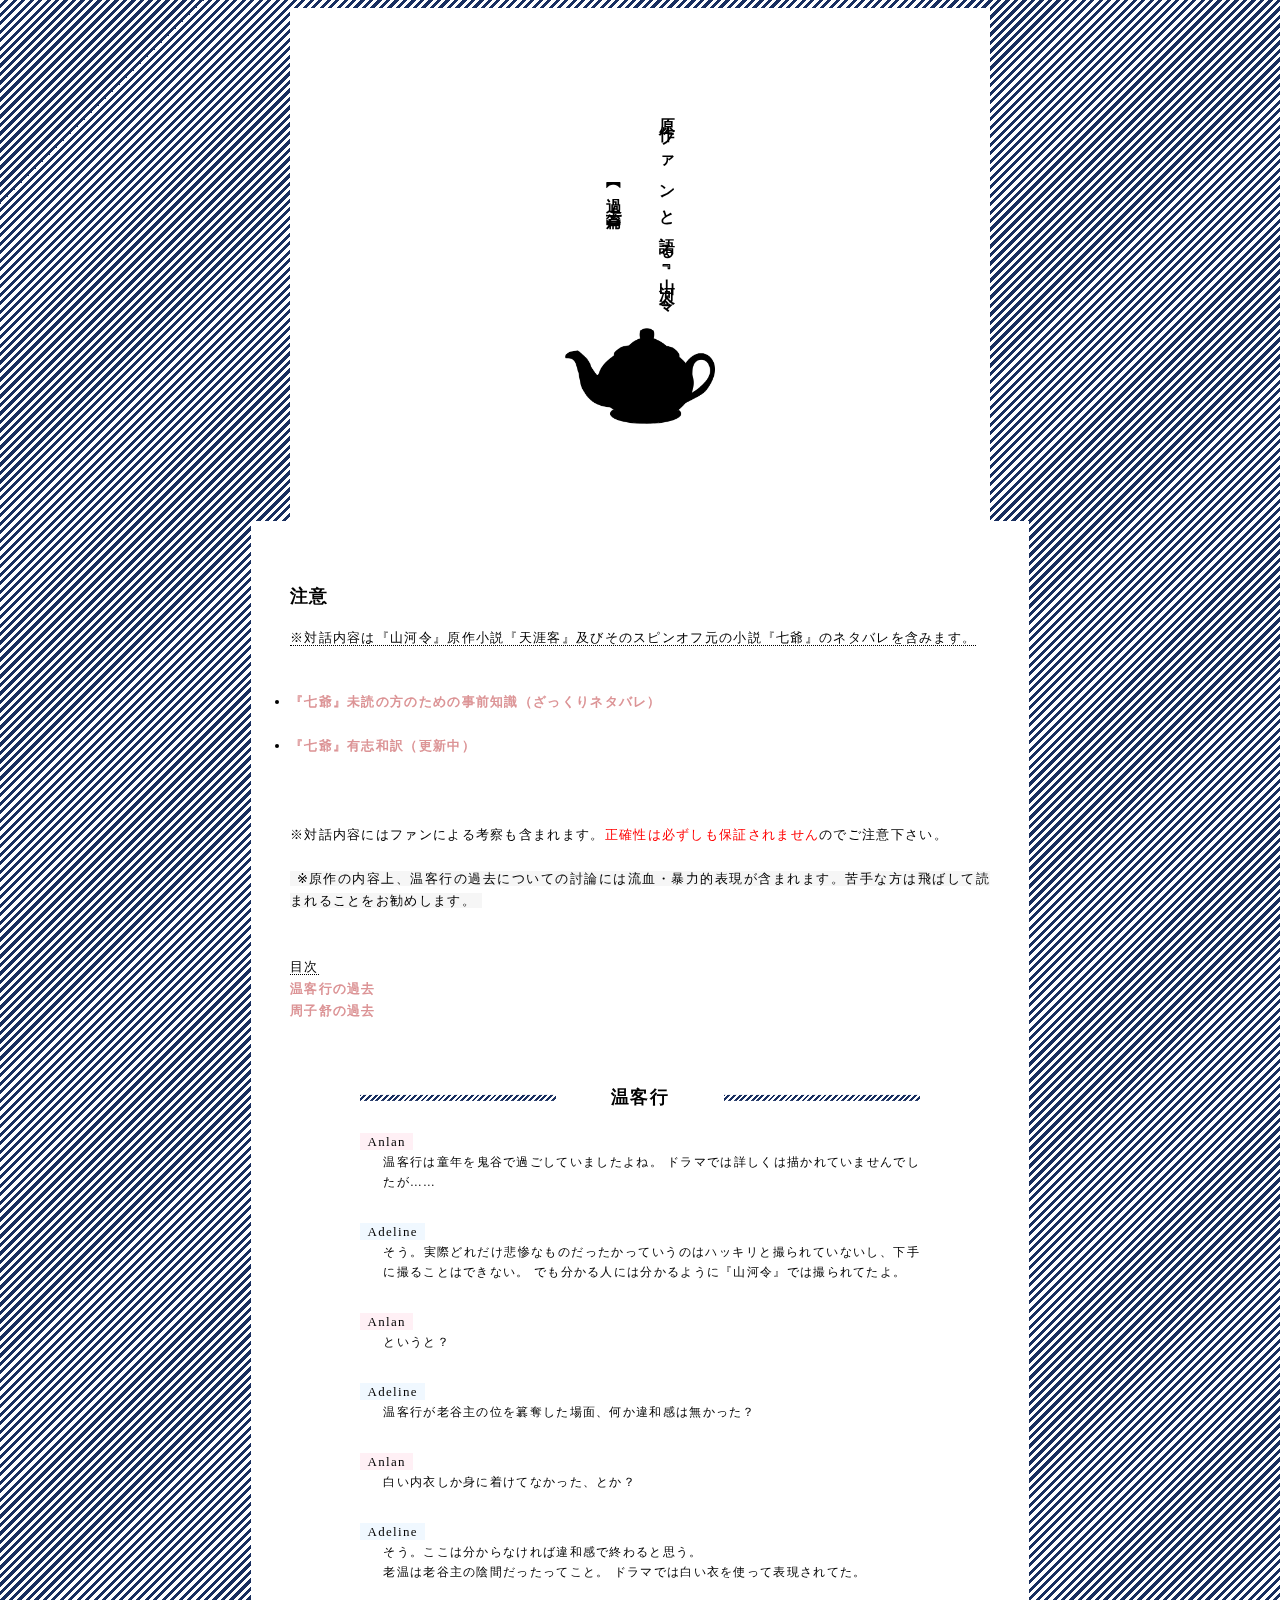
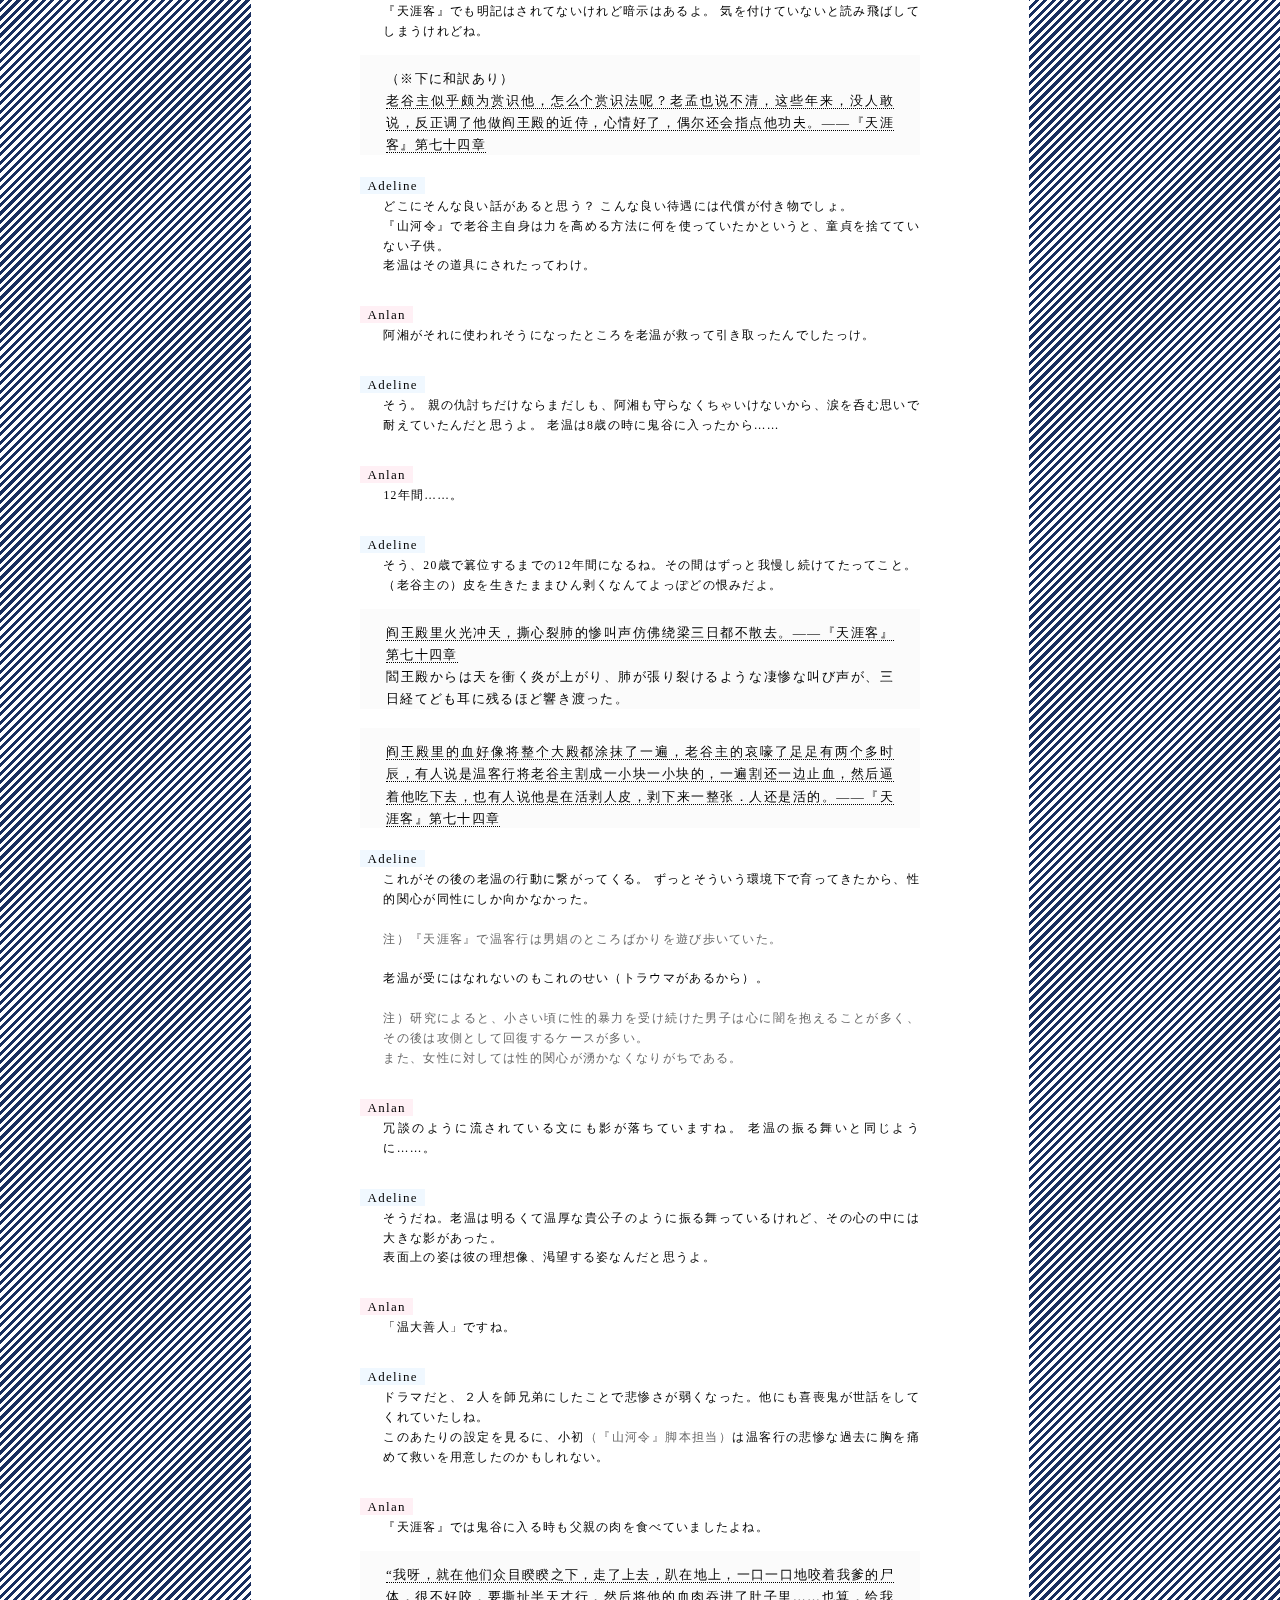
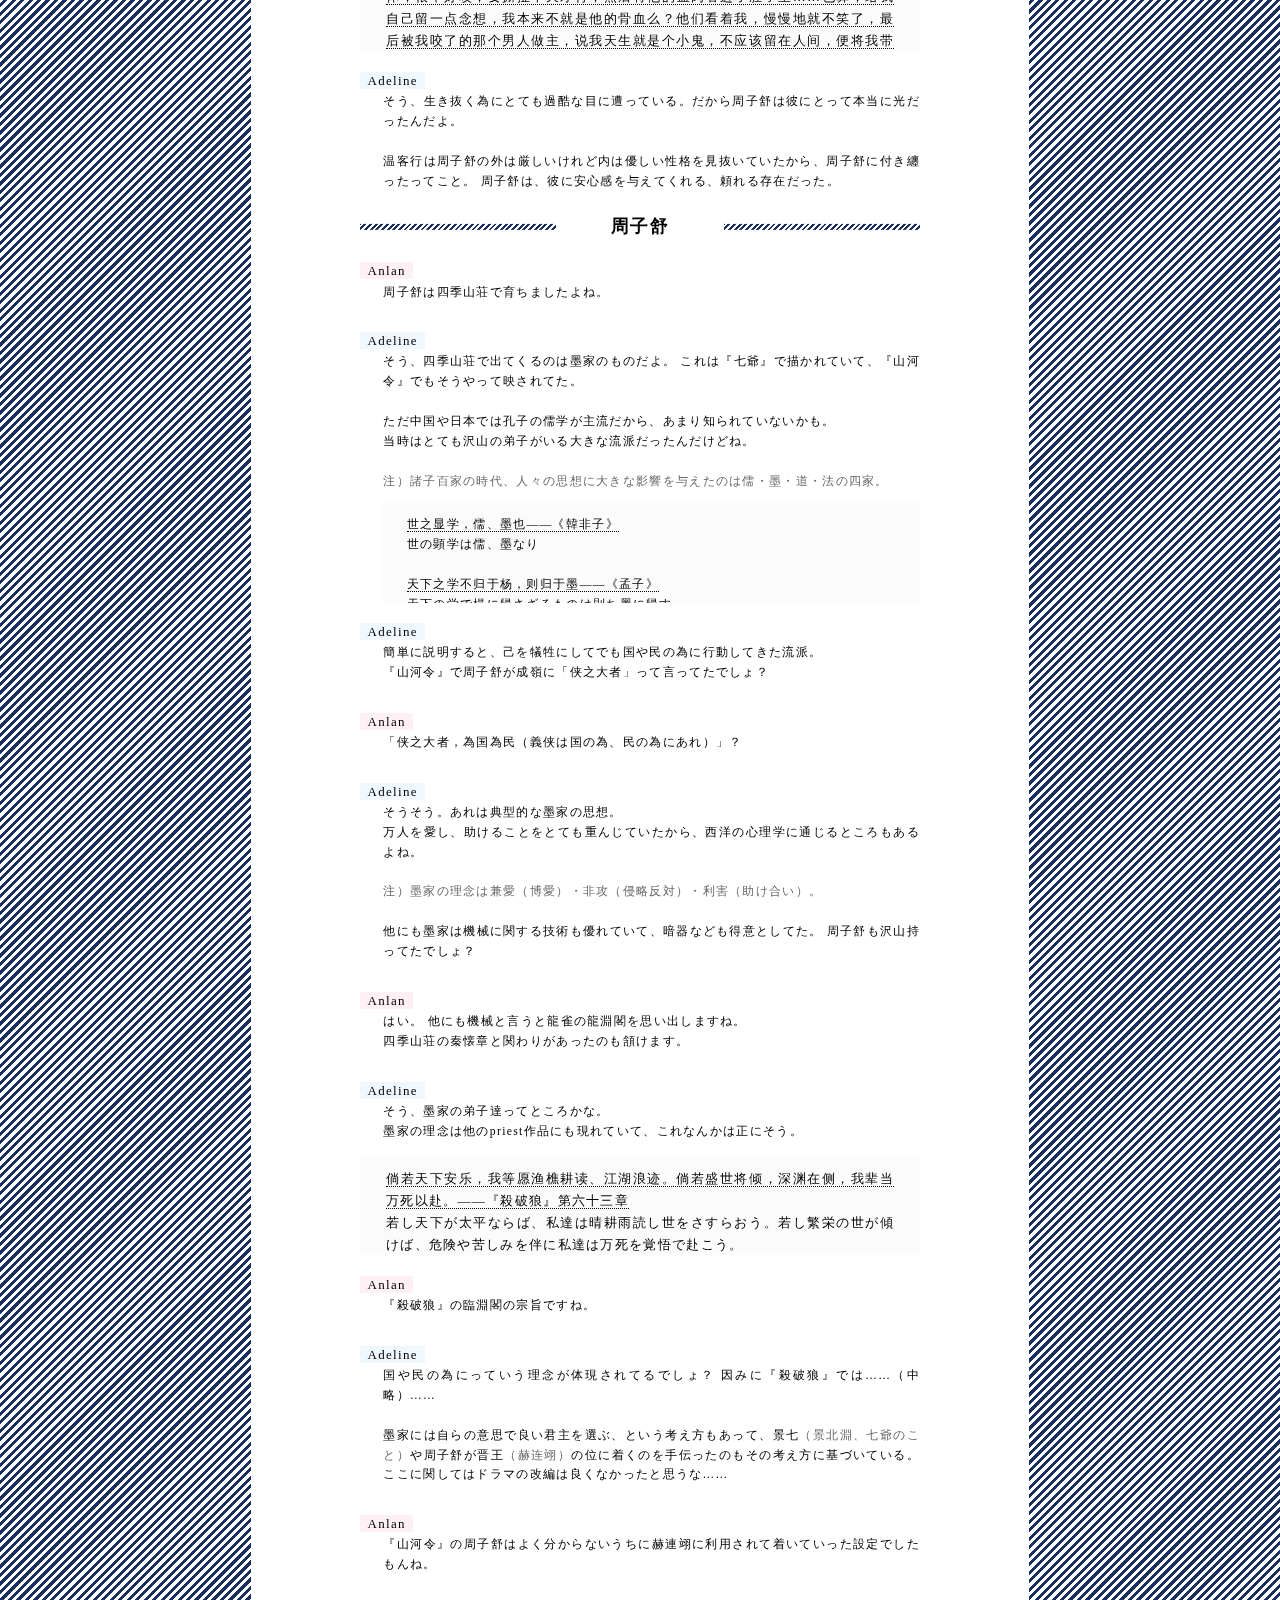
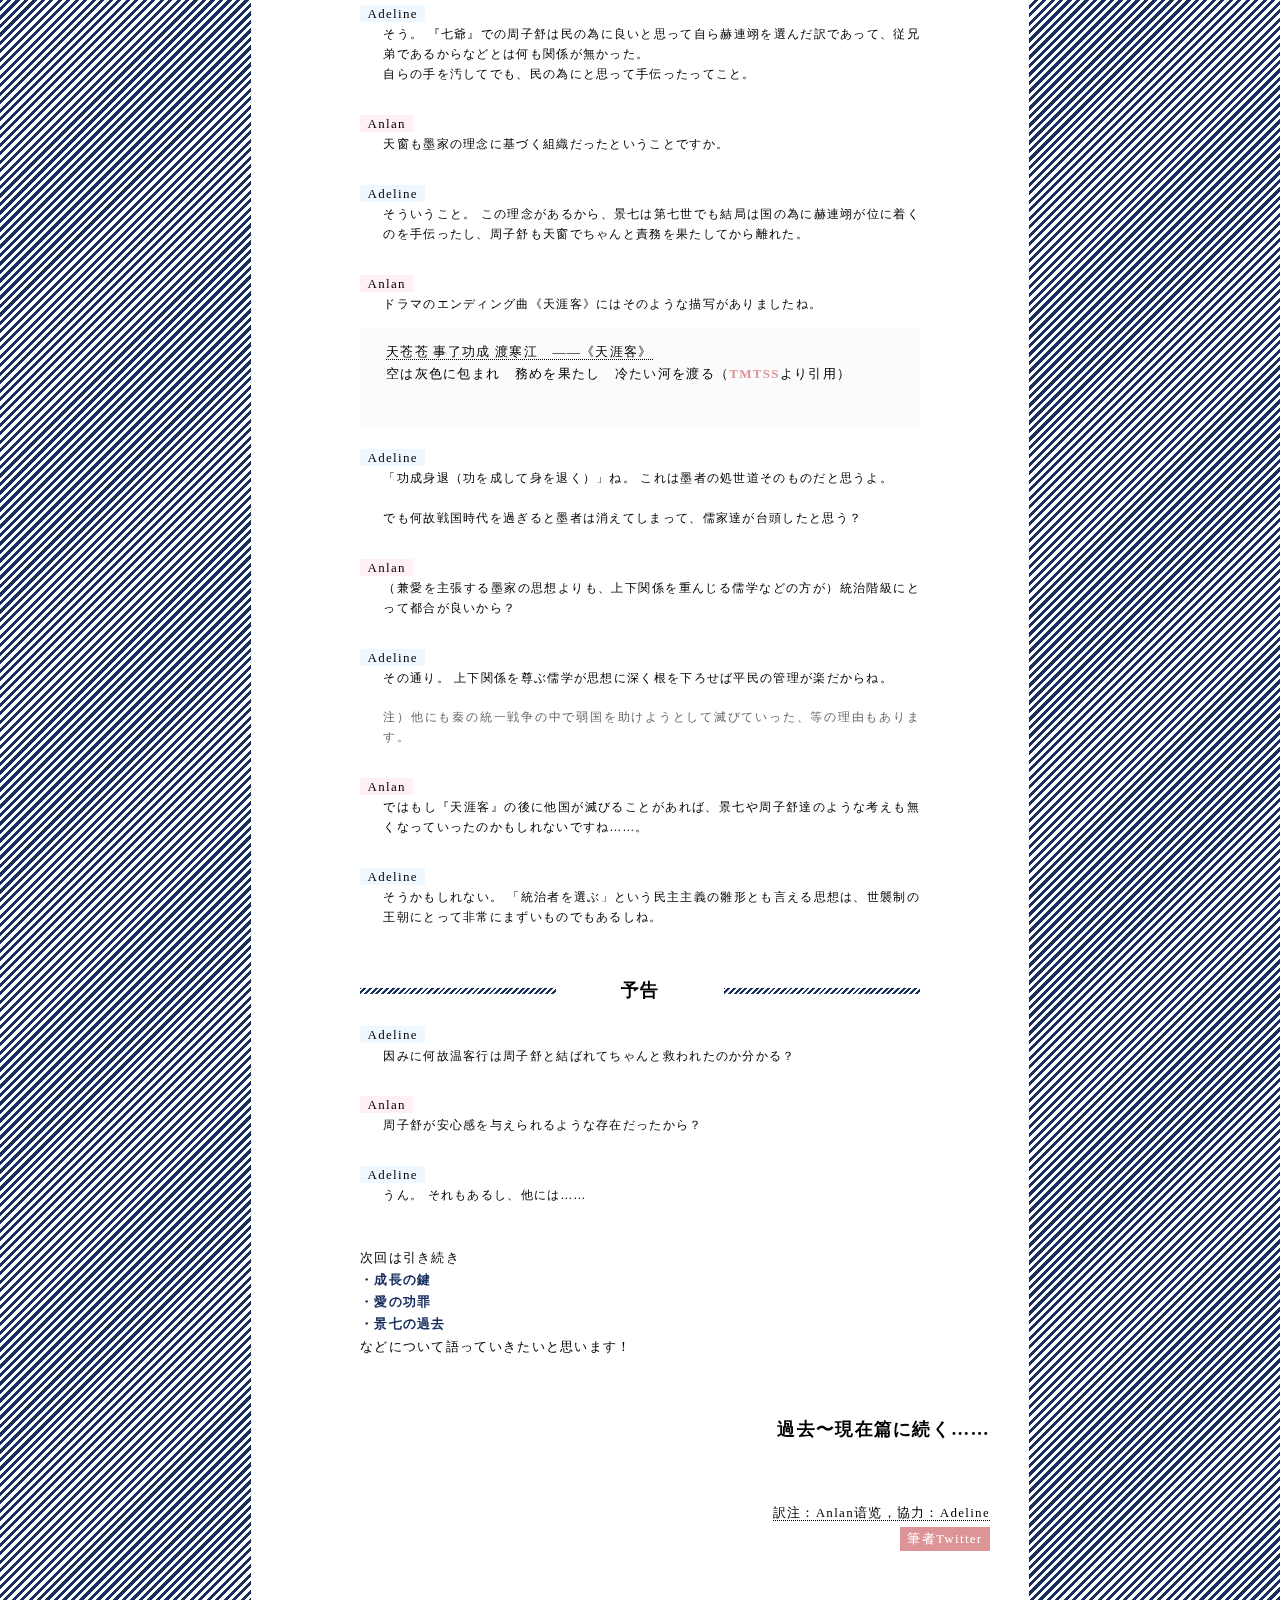
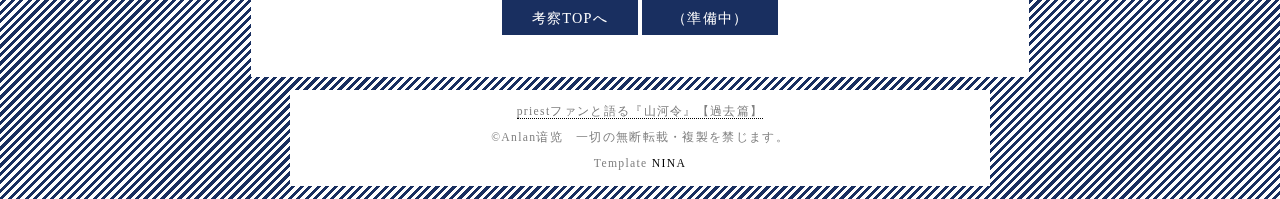
==== past.html @ 72d95130 "Update past.html" ====
<!DOCTYPE html>
<html lang="jp">

<head>
<meta charset="utf-8">
<title>priestファンと語る『山河令』【過去篇】</title>
<meta name="description" content="ドラマ『山河令』を原作ファンの視点から掘り下げます！">
<head prefix="og: http://ogp.me/ns# fb: http://ogp.me/ns/fb# article: http://ogp.me/ns/article#">
<meta property="og:title" content="priestファンと語る『山河令』【過去篇】">
<meta property="og:url" content="https://anlan0613.github.io/SHL/past.html">
<meta property="og:image" content="https://anlan0613.github.io/SHL/GuoQuPian.PNG">
<meta property="og:description" content="ドラマ『山河令』を原作ファンの視点から掘り下げます！">    
<meta property="og:type" content="website">
<meta property="og:site_name" content="anlan0613">
<meta name="twitter:card" content="summary_large_image">
<meta name="twitter:site" content="@anlan_wayaku">
<meta name=”twitter:title” content=”priestファンと語る『山河令』【過去篇】”>
<meta name=”twitter:description” content=”ドラマ『山河令』を原作ファンの視点から掘り下げます！”>
<meta name=”twitter:image” content=”https://anlan0613.github.io/SHL/GuoQuPian.PNG”>
<meta name="viewport" content="width=device-width,minimum-scale=1.0,maximum-scale=1.0,user-scalable=no">
<link rel="stylesheet" href="past.css">
</head>

    <body>
<header id="Top">
    <h1><a href="#info"><span>原作ファンと</span><span>語る『山河令』&emsp;</span><br><br><span>【過去篇】&emsp;</span></a></h1><br>
    <img src="TeaPot.PNG" alt="ヘッダー画像">
</header>

<main>
    <section id="info">
        <h2>注意</h2>
        <p>
            <span>
            ※対話内容は『山河令』原作小説『天涯客』及びそのスピンオフ元の小説『七爺』のネタバレを含みます。
            </span>
            <br><br>
            <li><a href="QiYeNetaBare.html" target="_blank">『七爺』未読の方のための事前知識（ざっくりネタバレ）</a></li>
            <br>
            <li><a href="https://anlan0613.github.io/QiYe/index.html" target="_blank">『七爺』有志和訳（更新中）</a></li>
<br><br><br>
            ※対話内容にはファンによる考察も含まれます。<font color="red">正確性は必ずしも保証されません</font>のでご注意下さい。<br><br>
            <mark>※原作の内容上、温客行の過去についての討論には流血・暴力的表現が含まれます。苦手な方は飛ばして読まれることをお勧めします。</mark><br><br><br>
            <span>目次</span><br>
            <a href="#wkx">温客行の過去</a><br>
            <a href="#zzs">周子舒の過去</a><br>
        </p>
        
        <section id="wkx">
        <br>
            <h3>温客行</h3>
            <dl>
                <dt><an>Anlan</an></dt>
                <dd>
温客行は童年を鬼谷で過ごしていましたよね。
ドラマでは詳しくは描かれていませんでしたが……
</dd><br>

                <dt><ad>Adeline</ad></dt>
                <dd>
そう。実際どれだけ悲惨なものだったかっていうのはハッキリと撮られていないし、下手に撮ることはできない。
でも分かる人には分かるように『山河令』では撮られてたよ。
</dd><br>

               <dt><an>Anlan</an></dt>
                <dd>というと？</dd><br>

                <dt><ad>Adeline</ad></dt>
                <dd>
温客行が老谷主の位を簒奪した場面、何か違和感は無かった？</dd><br>

                <dt><an>Anlan</an></dt>
                <dd>
白い内衣しか身に着けてなかった、とか？</dd><br>

                <dt><ad>Adeline</ad></dt>
                <dd>
そう。ここは分からなければ違和感で終わると思う。<br>
老温は老谷主の陰間だったってこと。
ドラマでは白い衣を使って表現されてた。<br><br>
『天涯客』でも明記はされてないけれど暗示はあるよ。
気を付けていないと読み飛ばしてしまうけれどね。
</dd>
            <div class="scroll">
                <p>
                （※下に和訳あり）<br>
                    <span>
老谷主似乎颇为赏识他，怎么个赏识法呢？老孟也说不清，这些年来，没人敢说，反正调了他做阎王殿的近侍，心情好了，偶尔还会指点他功夫。——『天涯客』第七十四章</span><br>
老谷主は彼をなかなか気に入っているようだった。どれくらい気に入っているのか？それは老孟にもはっきりとは言えない。この何年もの間、誰も口にする勇気などなかった。ただ言えるのは、彼を閻王殿の近侍にしてから老谷主の機嫌は良くなり、偶に彼の訓練にも付き合ってやっているということだ。
                </p>
            </div>
            
            <dt><ad>Adeline</ad></dt>
            <dd>
どこにそんな良い話があると思う？
こんな良い待遇には代償が付き物でしょ。<br>
『山河令』で老谷主自身は力を高める方法に何を使っていたかというと、童貞を捨てていない子供。<br>
老温はその道具にされたってわけ。
</dd><br>

                <dt><an>Anlan</an></dt>
                <dd>
阿湘がそれに使われそうになったところを老温が救って引き取ったんでしたっけ。</dd><br>
            
            <dt><ad>Adeline</ad></dt>
            <dd>
そう。
親の仇討ちだけならまだしも、阿湘も守らなくちゃいけないから、涙を呑む思いで耐えていたんだと思うよ。
老温は8歳の時に鬼谷に入ったから……
</dd><br>

                <dt><an>Anlan</an></dt>
                <dd>12年間……。</dd><br>

                <dt><ad>Adeline</ad></dt>
                <dd>
そう、20歳で簒位するまでの12年間になるね。その間はずっと我慢し続けてたってこと。<br>
（老谷主の）皮を生きたままひん剥くなんてよっぽどの恨みだよ。</dd>
            <div class="scroll">
                <p>
                    <span>
阎王殿里火光冲天，撕心裂肺的惨叫声仿佛绕梁三日都不散去。——『天涯客』第七十四章</span><br>
閻王殿からは天を衝く炎が上がり、肺が張り裂けるような凄惨な叫び声が、三日経てども耳に残るほど響き渡った。
                </p>
            </div>
            
            <div class="scroll">
                <p>
                    <span>
阎王殿里的血好像将整个大殿都涂抹了一遍，老谷主的哀嚎了足足有两个多时辰，有人说是温客行将老谷主割成一小块一小块的，一遍割还一边止血，然后逼着他吃下去，也有人说他是在活剥人皮，剥下来一整张．人还是活的。——『天涯客』第七十四章</span><br>
閻王殿はどこもかしこも血に塗れ、老谷主の叫び声は二時間ほど続いた。温客行は老谷主の肉を切り刻み、止血しながら食べさせたのだ、と言う者もいれば、生きたまま皮を剥ぎ取ったのだと言う者もいた。
                </p>
            </div>

            <dt><ad>Adeline</ad></dt>
            <dd>
これがその後の老温の行動に繋がってくる。
ずっとそういう環境下で育ってきたから、性的関心が同性にしか向かなかった。
<br><br>
<font color="#696969">
注）『天涯客』で温客行は男娼のところばかりを遊び歩いていた。
</font>
<br><br>
老温が受にはなれないのもこれのせい（トラウマがあるから）。
<br><br>
<font color="#696969">
注）研究によると、小さい頃に性的暴力を受け続けた男子は心に闇を抱えることが多く、その後は攻側として回復するケースが多い。<br>
また、女性に対しては性的関心が湧かなくなりがちである。
</font>
</dd><br>

                <dt><an>Anlan</an></dt>
                <dd>
冗談のように流されている文にも影が落ちていますね。
老温の振る舞いと同じように……。
                </dd><br>
            
            <dt><ad>Adeline</ad></dt>
            <dd>
そうだね。老温は明るくて温厚な貴公子のように振る舞っているけれど、その心の中には大きな影があった。<br>
表面上の姿は彼の理想像、渇望する姿なんだと思うよ。
</dd><br>

                <dt><an>Anlan</an></dt>
                <dd>
「温大善人」ですね。　
</dd><br>

                <dt><ad>Adeline</ad></dt>
                <dd>
ドラマだと、２人を師兄弟にしたことで悲惨さが弱くなった。他にも喜喪鬼が世話をしてくれていたしね。<br>
このあたりの設定を見るに、小初<font color="#696969">（『山河令』脚本担当）</font>は温客行の悲惨な過去に胸を痛めて救いを用意したのかもしれない。
</dd><br>

                <dt><an>Anlan</an></dt>
                <dd>
『天涯客』では鬼谷に入る時も父親の肉を食べていましたよね。
</dd>

            <div class="scroll">
                <p>
                    <span>
“我呀，就在他们众目睽睽之下，走了上去，趴在地上，一口一口地咬着我爹的尸体，很不好咬，要撕扯半天才行，然后将他的血肉吞进了肚子里……也算，给我自己留一点念想，我本来不就是他的骨血么？他们看着我，慢慢地就不笑了，最后被我咬了的那个男人做主，说我天生就是个小鬼，不应该留在人间，便将我带回了鬼谷。”——『天涯客』第七十七章</span><br>
「私は鬼達の視線を浴びながら２人の死体に近づいて、地面に這いつくばり父上の死体に噛み付いたんだ。噛み切るのはとても難しかったよ……そうして彼の血肉を腹に収めた。彼らのものを残しておきたかった、というのもある。自分も元々彼の血肉じゃないか。鬼達はそんな私を見て段々と笑いを収めた。口火を切ったのは、私に最初に近付いてきた男だった。生まれつきの鬼だ、人間界に残しておかない方が良いと言って、私を鬼谷に連れて帰ったんだ」
                </p>
            </div>

                <dt><ad>Adeline</ad></dt>
                <dd>
そう、生き抜く為にとても過酷な目に遭っている。だから周子舒は彼にとって本当に光だったんだよ。<br><br>
温客行は周子舒の外は厳しいけれど内は優しい性格を見抜いていたから、周子舒に付き纏ったってこと。
周子舒は、彼に安心感を与えてくれる、頼れる存在だった。<br>
</dd>
        </section>

        <section id="zzs">
            <h3>周子舒</h3>
            <dl>
            
                <dt><an>Anlan</an></dt>
                <dd>
周子舒は四季山荘で育ちましたよね。
</dd><br>

                <dt><ad>Adeline</ad></dt>
                <dd>
そう、四季山荘で出てくるのは墨家のものだよ。
これは『七爺』で描かれていて、『山河令』でもそうやって映されてた。<br><br>
ただ中国や日本では孔子の儒学が主流だから、あまり知られていないかも。<br>
当時はとても沢山の弟子がいる大きな流派だったんだけどね。<br><br>
<font color="#696969">
注）諸子百家の時代、人々の思想に大きな影響を与えたのは儒・墨・道・法の四家。
</font>

            <div class="scroll">
                <p>
                    <span>
                    世之显学，儒、墨也——《韓非子》<br>
                    </span>
世の顕学は儒、墨なり<br><br>
                    <span>
                    天下之学不归于杨，则归于墨——《孟子》
                    </span><br>
天下の学で楊に帰さざるものは則ち墨に帰す
                </p>
            </div>
            
                <dt><ad>Adeline</ad></dt>
                <dd>
簡単に説明すると、己を犠牲にしてでも国や民の為に行動してきた流派。<br>
『山河令』で周子舒が成嶺に「侠之大者」って言ってたでしょ？
</dd><br>

                <dt><an>Anlan</an> </dt>
                <dd>
「侠之大者，為国為民（義侠は国の為、民の為にあれ）」？
</dd><br>

                <dt><ad>Adeline</ad> </dt>
                <dd>
そうそう。あれは典型的な墨家の思想。<br>
万人を愛し、助けることをとても重んじていたから、西洋の心理学に通じるところもあるよね。<br><br>
<font color="#696969">
注）墨家の理念は兼愛（博愛）・非攻（侵略反対）・利害（助け合い）。
</font>
<br><br>
他にも墨家は機械に関する技術も優れていて、暗器なども得意としてた。
周子舒も沢山持ってたでしょ？
</dd><br>
            
             <dt><an>Anlan</an> </dt>
                <dd>
はい。
他にも機械と言うと龍雀の龍淵閣を思い出しますね。<br>
四季山荘の秦懐章と関わりがあったのも頷けます。
</dd><br>

                <dt><ad>Adeline</ad> </dt>
                <dd>
そう、墨家の弟子達ってところかな。<br>
墨家の理念は他のpriest作品にも現れていて、これなんかは正にそう。
</dd>

            <div class="scroll">
                <p>
                    <span>
倘若天下安乐，我等愿渔樵耕读、江湖浪迹。倘若盛世将倾，深渊在侧，我辈当万死以赴。——『殺破狼』第六十三章</span><br>
若し天下が太平ならば、私達は晴耕雨読し世をさすらおう。若し繁栄の世が傾けば、危険や苦しみを伴に私達は万死を覚悟で赴こう。
                </p>
            </div>
            
            <dt><an>Anlan</an></dt>
                <dd>
『殺破狼』の臨淵閣の宗旨ですね。
</dd><br>

                <dt><ad>Adeline</ad></dt>
                <dd>
国や民の為にっていう理念が体現されてるでしょ？
因みに『殺破狼』では……（中略）……<br><br>
墨家には自らの意思で良い君主を選ぶ、という考え方もあって、景七<font color="#696969">（景北淵、七爺のこと）</font>や周子舒が晋王<font color="#696969">（赫连翊）</font>の位に着くのを手伝ったのもその考え方に基づいている。
ここに関してはドラマの改編は良くなかったと思うな……
</dd><br>

                <dt><an>Anlan</an> </dt>
                <dd>
『山河令』の周子舒はよく分からないうちに赫連翊に利用されて着いていった設定でしたもんね。
</dd><br>

                <dt><ad>Adeline</ad> </dt>
                <dd>
そう。
『七爺』での周子舒は民の為に良いと思って自ら赫連翊を選んだ訳であって、従兄弟であるからなどとは何も関係が無かった。<br>
自らの手を汚してでも、民の為にと思って手伝ったってこと。
</dd><br>

            <dt><an>Anlan</an> </dt>
                <dd>
天窗も墨家の理念に基づく組織だったということですか。
</dd><br>

                <dt><ad>Adeline</ad></dt>
                <dd>
そういうこと。
この理念があるから、景七は第七世でも結局は国の為に赫連翊が位に着くのを手伝ったし、周子舒も天窗でちゃんと責務を果たしてから離れた。
</dd><br>

            <dt><an>Anlan</an></dt>
                <dd>
ドラマのエンディング曲《天涯客》にはそのような描写がありましたね。
</dd>

            <div class="scroll">
                <p>
                    <span>
天苍苍 事了功成 渡寒江　——《天涯客》
</span><br>
空は灰色に包まれ　務めを果たし　冷たい河を渡る（<a href="https://www.jz51129.net/shl-tianyake" target="_blank" rel="noopener noreferrer">TMTSS</a>より引用）
                </p>
            </div>
            
                <dt><ad>Adeline</ad></dt>
                <dd>
「功成身退（功を成して身を退く）」ね。
これは墨者の処世道そのものだと思うよ。<br><br>
でも何故戦国時代を過ぎると墨者は消えてしまって、儒家達が台頭したと思う？
</dd><br>

            <dt><an>Anlan</an></dt>
                <dd>
（兼愛を主張する墨家の思想よりも、上下関係を重んじる儒学などの方が）統治階級にとって都合が良いから？
</dd><br>

                <dt><ad>Adeline</ad></dt>
                <dd>
その通り。
上下関係を尊ぶ儒学が思想に深く根を下ろせば平民の管理が楽だからね。
<br><br>
<font color="#696969">
注）他にも秦の統一戦争の中で弱国を助けようとして滅びていった、等の理由もあります。
</font>
</dd><br>

            <dt><an>Anlan</an></dt>
                <dd>
ではもし『天涯客』の後に他国が滅びることがあれば、景七や周子舒達のような考えも無くなっていったのかもしれないですね……。
</dd><br>

                <dt><ad>Adeline</ad></dt>
                <dd>
そうかもしれない。
「統治者を選ぶ」という民主主義の雛形とも言える思想は、世襲制の王朝にとって非常にまずいものでもあるしね。
</dd><br>
</section>
<section>
<h3>予告</h3>

                <dt><ad>Adeline</ad></dt>
                <dd>
因みに何故温客行は周子舒と結ばれてちゃんと救われたのか分かる？
</dd><br>

            <dt><an>Anlan</an></dt>
                <dd>
周子舒が安心感を与えられるような存在だったから？
</dd><br>

                <dt><ad>Adeline</ad></dt>
                <dd>
うん。
それもあるし、他には……
</dd><br>
<p>次回は引き続き<br><font color="#192f60"><b>
・成長の鍵<br>
・愛の功罪<br>
・景七の過去</b></font><br>
などについて語っていきたいと思います！</p>
        </section><br>
        <h2 class="right">過去〜現在篇に続く……</h2>
        <p><br>
        <div class="right">
            <span>訳注：Anlan谙览，協力：Adeline</span>
            <br>
            <a href="https://twitter.com/anlan_wayaku?s=20" class="link" target="_blank" rel="noopener noreferrer">筆者Twitter</a>
            </div>
            <br><br>
            <div class="center">
            <a href="index.html" class="link box">考察TOPへ</a>
            <a href="#" class="link box">（準備中）</a>
        </div>
    </section>
 </main>

<footer>
    <p><span>priestファンと語る『山河令』【過去篇】</span></p>
    <p>©︎Anlan谙览&emsp;一切の無断転載・複製を禁じます。</p>
    <p>Template <a href="https://ninawas.me" target="_blank rel="noopener noreferrer">NINA</a></p>
</footer>

<!-- ここから下スムーススクロール -->
<script src="https://ajax.googleapis.com/ajax/libs/jquery/3.3.1/jquery.min.js"> </script>
<script>
    $(function() {
        $('a[href^="#"]').click(function() {
            var speed = 1000;
            var href = $(this).attr("href");
            var target = $(href == "#" || href == "" ? 'html' : href);
            var position = target.offset().top;
            $('body,html').animate({
                scrollTop: position
            }, speed, 'swing');
            return false;
        });
    });
    
$(window).scroll(function () {           /* スクロールされた時 */
  var pos = $('main').offset();          /* mvを過ぎたmainタグの高さを取得して変数[pos]に格納 */
  if ($(this).scrollTop() > pos.top) {   /* 変数[pos]より、スクロールされていたら */
    $('nav').fadeIn();                /* ヘッダーをふわっと表示 */
  } else {                               /* それ以外の場合 */
    $('nav').fadeOut();               /* ヘッダーをふわっと非表示 */
  }
});
</script>
    </body>
</html>
---- past.css ----
<link href="https://fonts.googleapis.com/earlyaccess/hannari.css" rel="stylesheet">

@charset "UTF-8";

/* Template & Designed by Towako. */
/* https://ninawas.me */

/* ウェブフォントの読み込み */
@import url('https://fonts.googleapis.com/css?family=Noto+Serif+JP|Overlock+SC&display=swap');

/* 全体に適用する */
* {
    padding: 0;
    margin: 0;
    box-sizing: border-box;
    font-weight: normal;
    font-family: 'Noto Serif JP', serif;
}

/* 共通設定 */
body {
    text-align: center;
    background-color: #fff;
    line-height: 1.7;
    letter-spacing: 0.1em;
    font-size: 13px;
    color: #000;
}

/* リンク基本設定 */
a {
    text-decoration: none;
    transition: color .3s;
    color: #000;
}

/* フォントの指定 */
a,
nav h2,
section h2,
section h3,
.en {
    font-family: 'Overlock SC', 'Noto Serif JP', serif;
}

/* ホバー */
a:hover {
    color: #192f60;
}

/* ヘッダー */
header {
    padding: 10vh 0;
}

header,
nav,
section,
footer {
    max-width: 700px;
}

header,
header h1,
nav,
section {
    margin: 0 auto;
}

/* 大見出し */
header h1 {
    display: inline-block;
    -webkit-writing-mode: vertical-rl;
    -ms-writing-mode: vertical-rl;
    -webkit-writing-mode: vertical-rl;
    font-size: 1.1em;
}

header h1,
nav h2 {
    letter-spacing: 0.5em;
    text-indent: 0.5em;
}

header h1 span {
    font-family: 'Hannari', 'Noto Serif JP', serif;
}

nav {
    color: #fff;
}



/* 見出しアニメーションひとつめ */
header h1 a span:nth-of-type(1) {
    animation: FadeIn 2s;
}

/* 見出しアニメーションふたつめ */
header h1 a span:nth-of-type(2) {
    animation: FadeIn 4s;
}

/* 見出しアニメーションみっつめ */
header h1 a span:nth-of-type(3) {
    animation: FadeIn 5s;
}

/* ヘッダー画像サイズ */
header img {
    width: 100px;
    height: auto;
}

/* ヘッダーここまで */

/* ナビゲーション */
nav {
    width: 100%;            /* 要素を幅いっぱいにする */
    background-color: rgba(25,47,96,1);
  display: none;          /* ページ読み込み時は非表示にする */
  position: fixed;        /* ヘッダーを絶対位置にする。スクロールしても固定 */
  top: 0;                 /* 上から0pxに指定 */
  left: 0;                /* 左から0pxに指定 */
  padding: 10px 20px;     /* ちょっと余白をとっとくと綺麗 */
  box-sizing: border-box; /* paddingを含んで幅100%ちょうどにするため */
}

nav h2 {
    position: relative;
    margin-bottom: 0.4em;
    line-height: 2;
    font-size: 1.2em;
    color: #fff;
}

nav h2::before {
    position: absolute;
    content: '';
    display: block;
    bottom: 0;
    left: 50%;
    transform: translateX(-50%);
    height: 1px;
    width: 20px;
    background-color: #fff;
}

nav ul {
    display: flex;
    justify-content: space-around;
}

nav ul li {
    list-style-type: none;
    padding: 0px; /* ←追加 */
    margin: 0px; /* ←追加 */
}

nav ul li a {
    color: #fff; 
}

nav h2 a {
    color: #fff;
}

/* ナビゲーションここまで */

/* メイン直下のセクション */
main > section {
    padding: 5vh 3em 3em;
    text-align: justify;
    word-break: break-all;
}

/* セクション内セクション */
section > section {
    margin: 1.5em auto;
}

/* 見出し */
section h2,
section h3 {
    font-size: 1.3em;
}

section h3 {
    position: relative;
    text-align: center;
}

section h3::before,
section h3::after {
    position: absolute;
    content: '';
    top: 50%;
    transform: translateY(-50%);
    height: 20%;
    width: 35%;
    background: repeating-linear-gradient(-45deg, rgba(255,255,255,0) 0, rgba(255,255,255,0) 2px, #192f60 2px, #192f60 4px);
}

section h3::before {
    left: 0;
}

section h3::after {
    right: 0;
}

/* 見出しここまで */

/* セクション内リンク */
section a {
    font-weight: bold;
    color: #dc9496;
}

/* セクション内共通設定 */
section p,
.scroll {
    margin: 1em auto 1.5em;
}

section span,
footer span {
    border-bottom: thin dotted #000;
}

section mark {
    padding: 0 0.5em;
    background-color: #f6f6f6;
}

section an {
    padding: 0 0.5em;
    border: thin solid #fff0f5;
    background-color: #fff0f5;
    font-weight: normal;
}

section ad {
    padding: 0 0.5em;
    border: thin solid #f0f8ff;
    background-color: #f0f8ff;
    font-weight: normal;
}

section strong {
    color: #ff0000;
}

/* リスト系 */
section dl,
section ul,
section ol {
    margin: 1em auto;
}

section dd {
    margin: 0 0 0.5em 2em;
    font-size: 0.9em;
    color: #000;
}

section ul {
    list-style-type: none;
    margin-left: 1em;
    padding-left: 1em;
    border-left: thin dotted #000;
}

section ol {
    list-style-position: inside;
    margin-left: 1em;
}

.float li {
    float: left;
    margin-right: 1.5em;
}

.float::after {
    display: block;
    content: '';
    clear: both;
}

/* リストここまで */

/* フッター */
footer {
    margin: 1em auto;
    padding: 0.5em 0;
}

footer p {
    margin: 0.5em auto;
    font-size: 0.9em;
    color: #808080;
}

/* 枠線リンク */
.link {
    display: inline-block;
    margin: 0.2em auto;
    padding: 0 0.5em;
    transition: background-color .3s;
    border: thin solid #dc9496;
    background-color: #dc9496;
    font-weight: normal;
    color: #fff;
}

/* ホバー */
.link:hover {
    border: thin solid #192f60;
    background-color: #fff;
}

/* スクロールボックス */
.box {
    padding: 0.3em 2em;
    border: thin solid #192f60;
    background-color: #192f60;
    font-size: 1.1em;
}

.scroll {
    overflow-y: scroll;
    height: 100px;
    padding: 0 2em;
    background-color: #fbfbfb;
}

.scroll::-webkit-scrollbar {
    width: 8px;
    height: 8px;
}

.scroll::-webkit-scrollbar-track {
    border-radius: 50px;
}

.scroll::-webkit-scrollbar-thumb {
    background-color: #192f60;
    border-radius: 50px;
}

/* ボックスここまで */

/* 中央揃え */
.center {
    text-align: center;
}

/* 右揃え */
.right {
    text-align: right;
}

/* アニメーション */
@keyframes FadeIn {
    0% {
        opacity: 0
    }

    100% {
        opacity: 1
    }
}

/* 横幅768px以上で下記を読み込む */
@media screen and (min-width:768px) {
    body {
        background: repeating-linear-gradient(-45deg, rgba(255,255,255,0) 0, rgba(255,255,255,0) 3px, #192f60 3px, #192f60 6px);
    }

    header,
    section,
    footer {
        background-color: #fff;
    }

    header h1 {
        font-size: 1.2em;
    }

    header img {
        width: 150px;
        height: auto;
    }

    nav h2 {
        font-size: 1.3em;
    }

    nav ul li a {
        font-size: 1.1em;
    }

    section > section {
        width: 80%;
    }

    section h2,
    section h3 {
        font-size: 1.4em;
    }
}

   body {
  -webkit-text-size-adjust: 100%;
}

ruby[data-ruby]
{
    position: relative;
}
ruby[data-ruby]::before
{
    content: attr(data-ruby);
    position: absolute;
    line-height: 100%;
    text-align: center;
    left: -3em;
    right: -3em;
    transform-origin: bottom center;
    /* ルビの文字サイズを親文字に対する比率で指定 */
    transform: scale(0.5);
    /* 100%を越える部分が親文字とルビとのスペースになる。単位は親文字に対する比率 */
    bottom: 90%;
}
ruby[data-ruby] rt
{
    display: none;
}
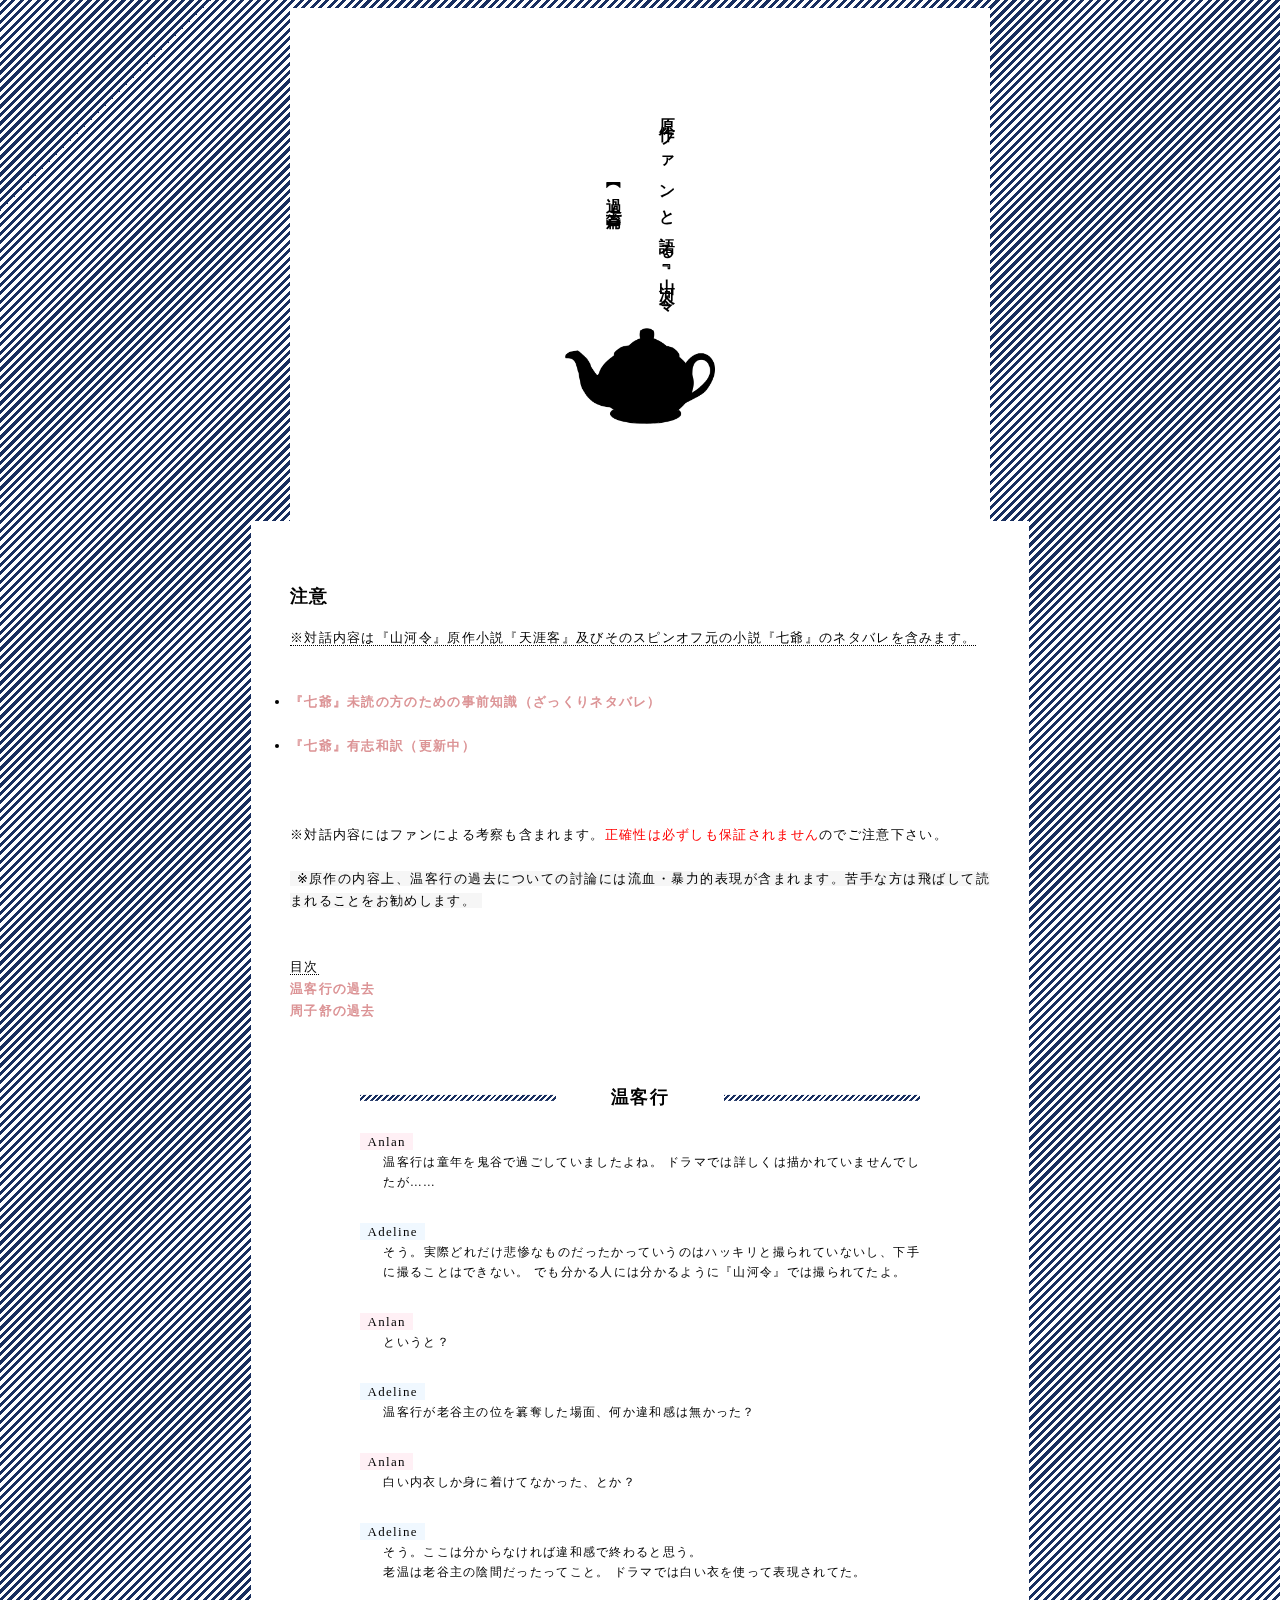
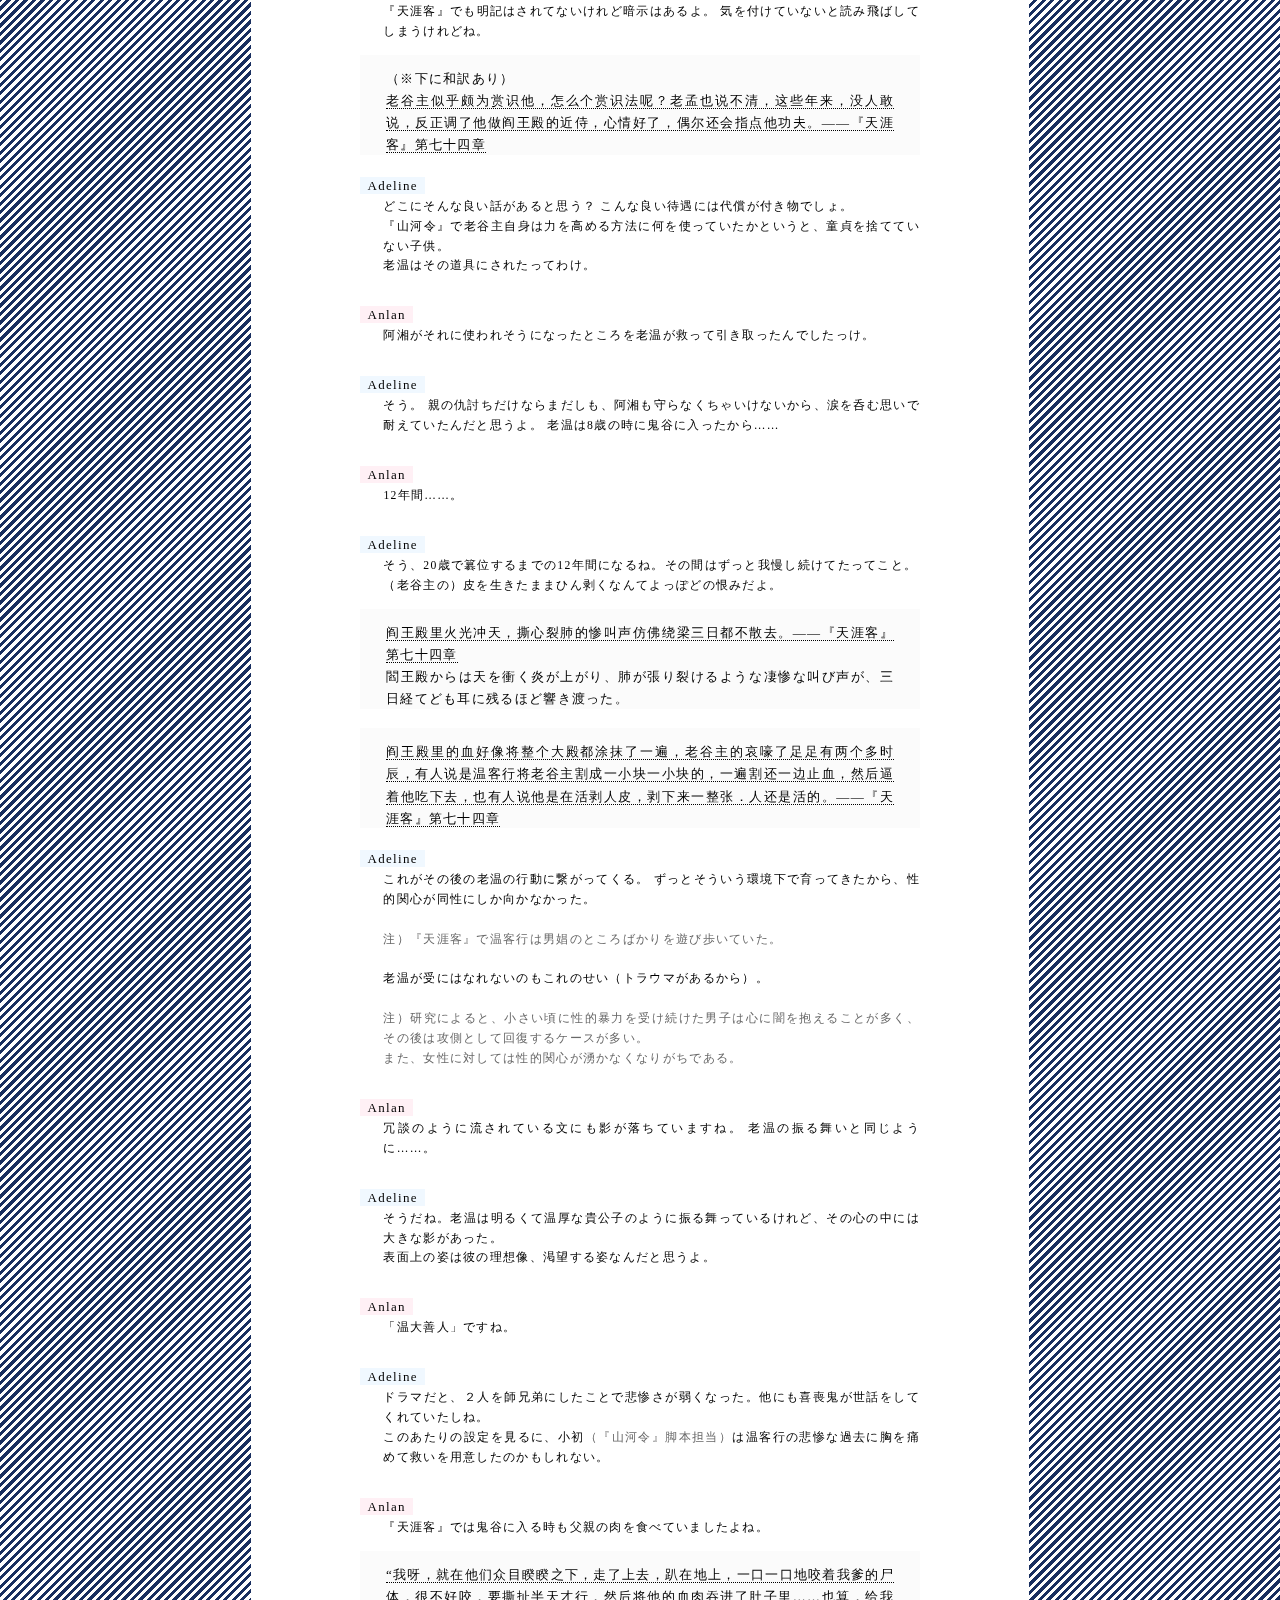
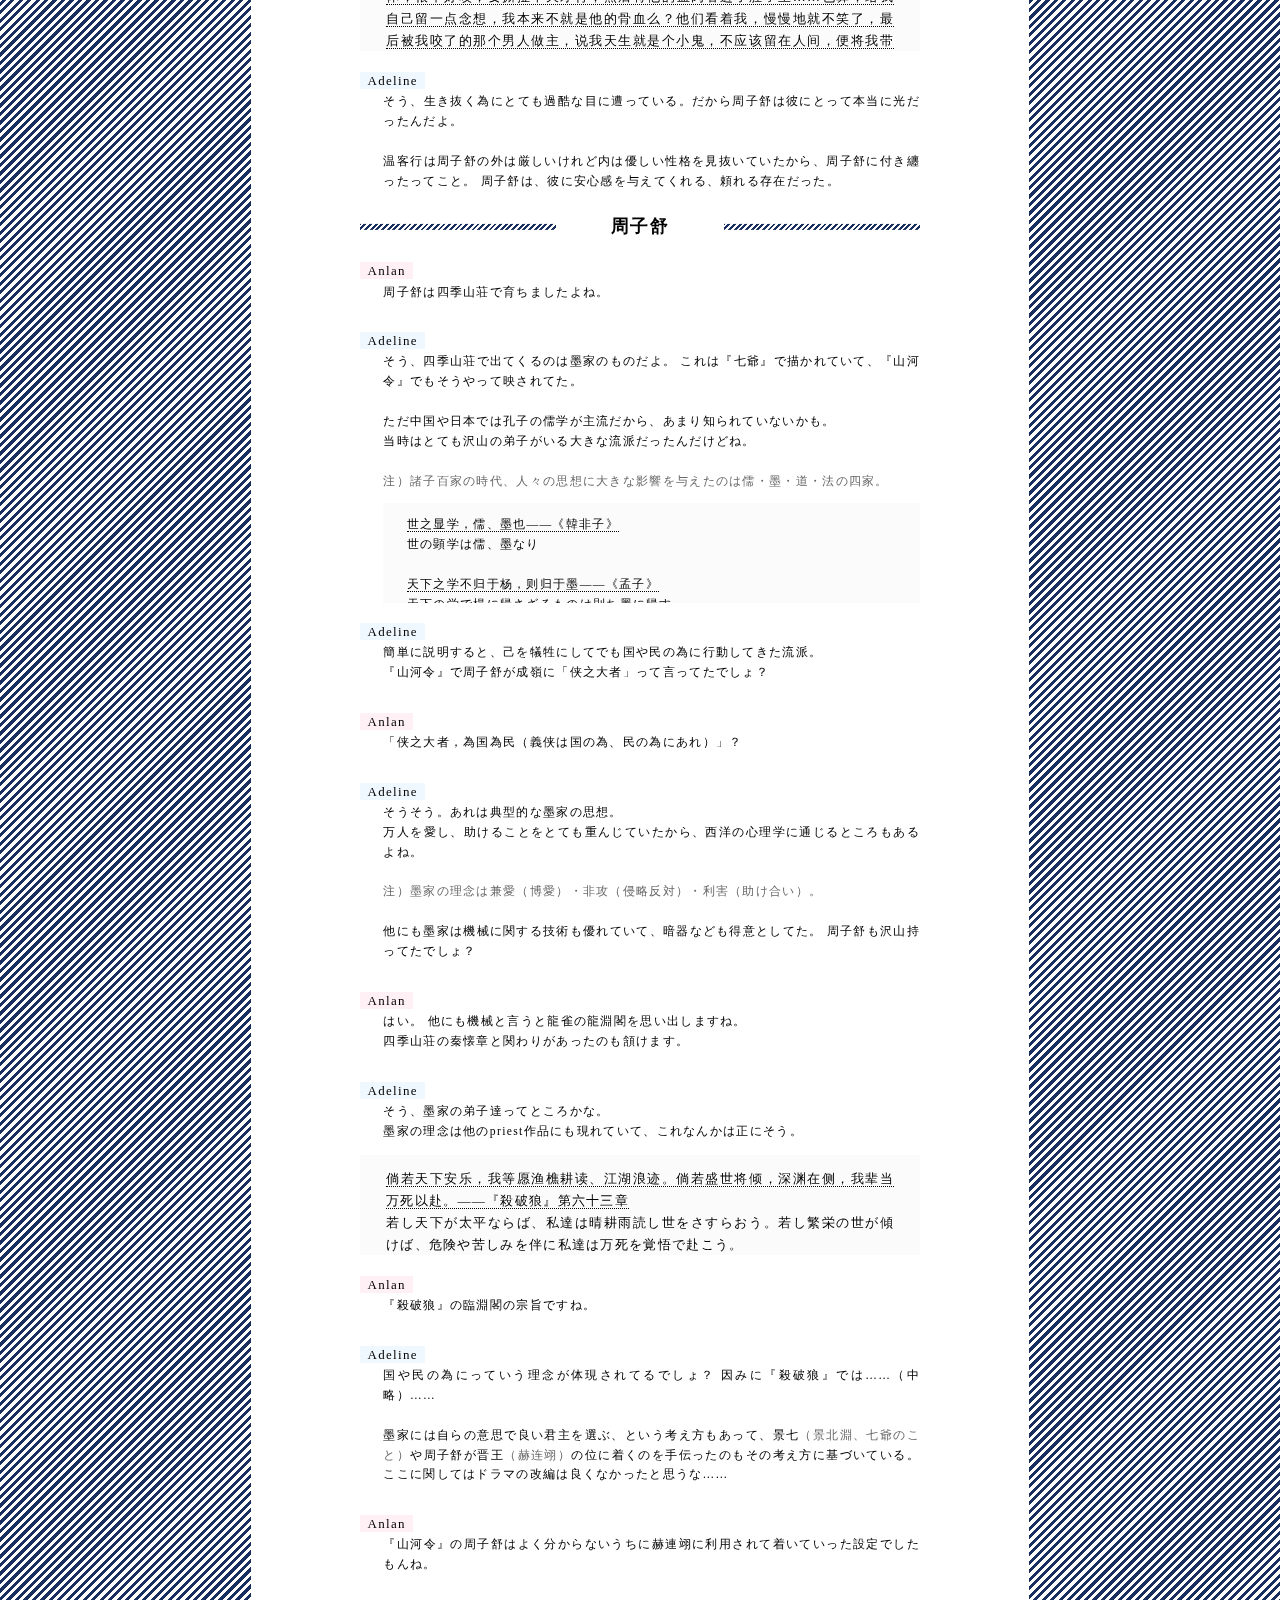
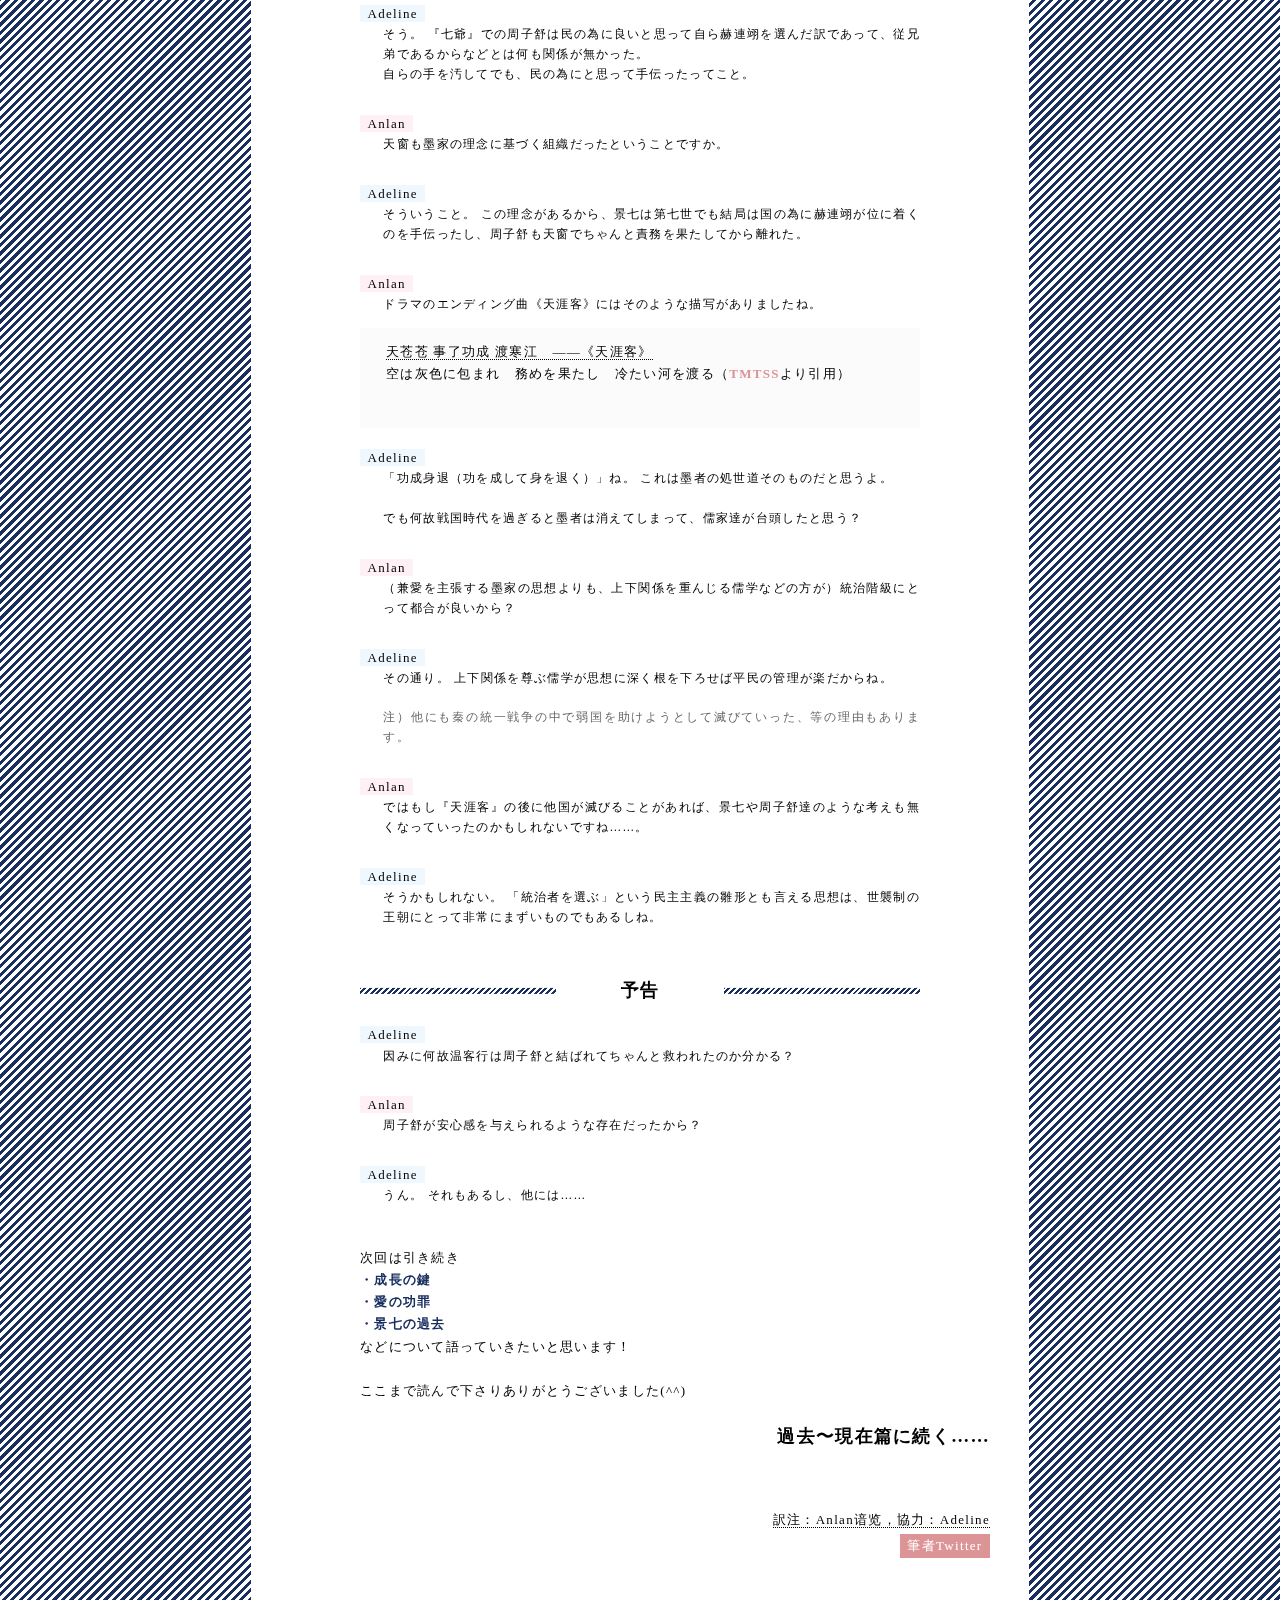
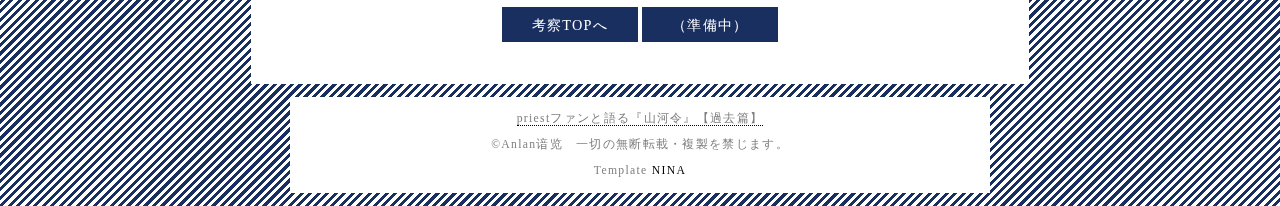
==== commit bb9cc510: "Update past.html" ====
--- a/past.html
+++ b/past.html
@@ -374,8 +374,9 @@
 ・成長の鍵<br>
 ・愛の功罪<br>
 ・景七の過去</b></font><br>
-などについて語っていきたいと思います！</p>
-        </section><br>
+などについて語っていきたいと思います！<br><br>
+ここまで読んで下さりありがとうございました(^^)</p>
+        </section>
         <h2 class="right">過去〜現在篇に続く……</h2>
         <p><br>
         <div class="right">
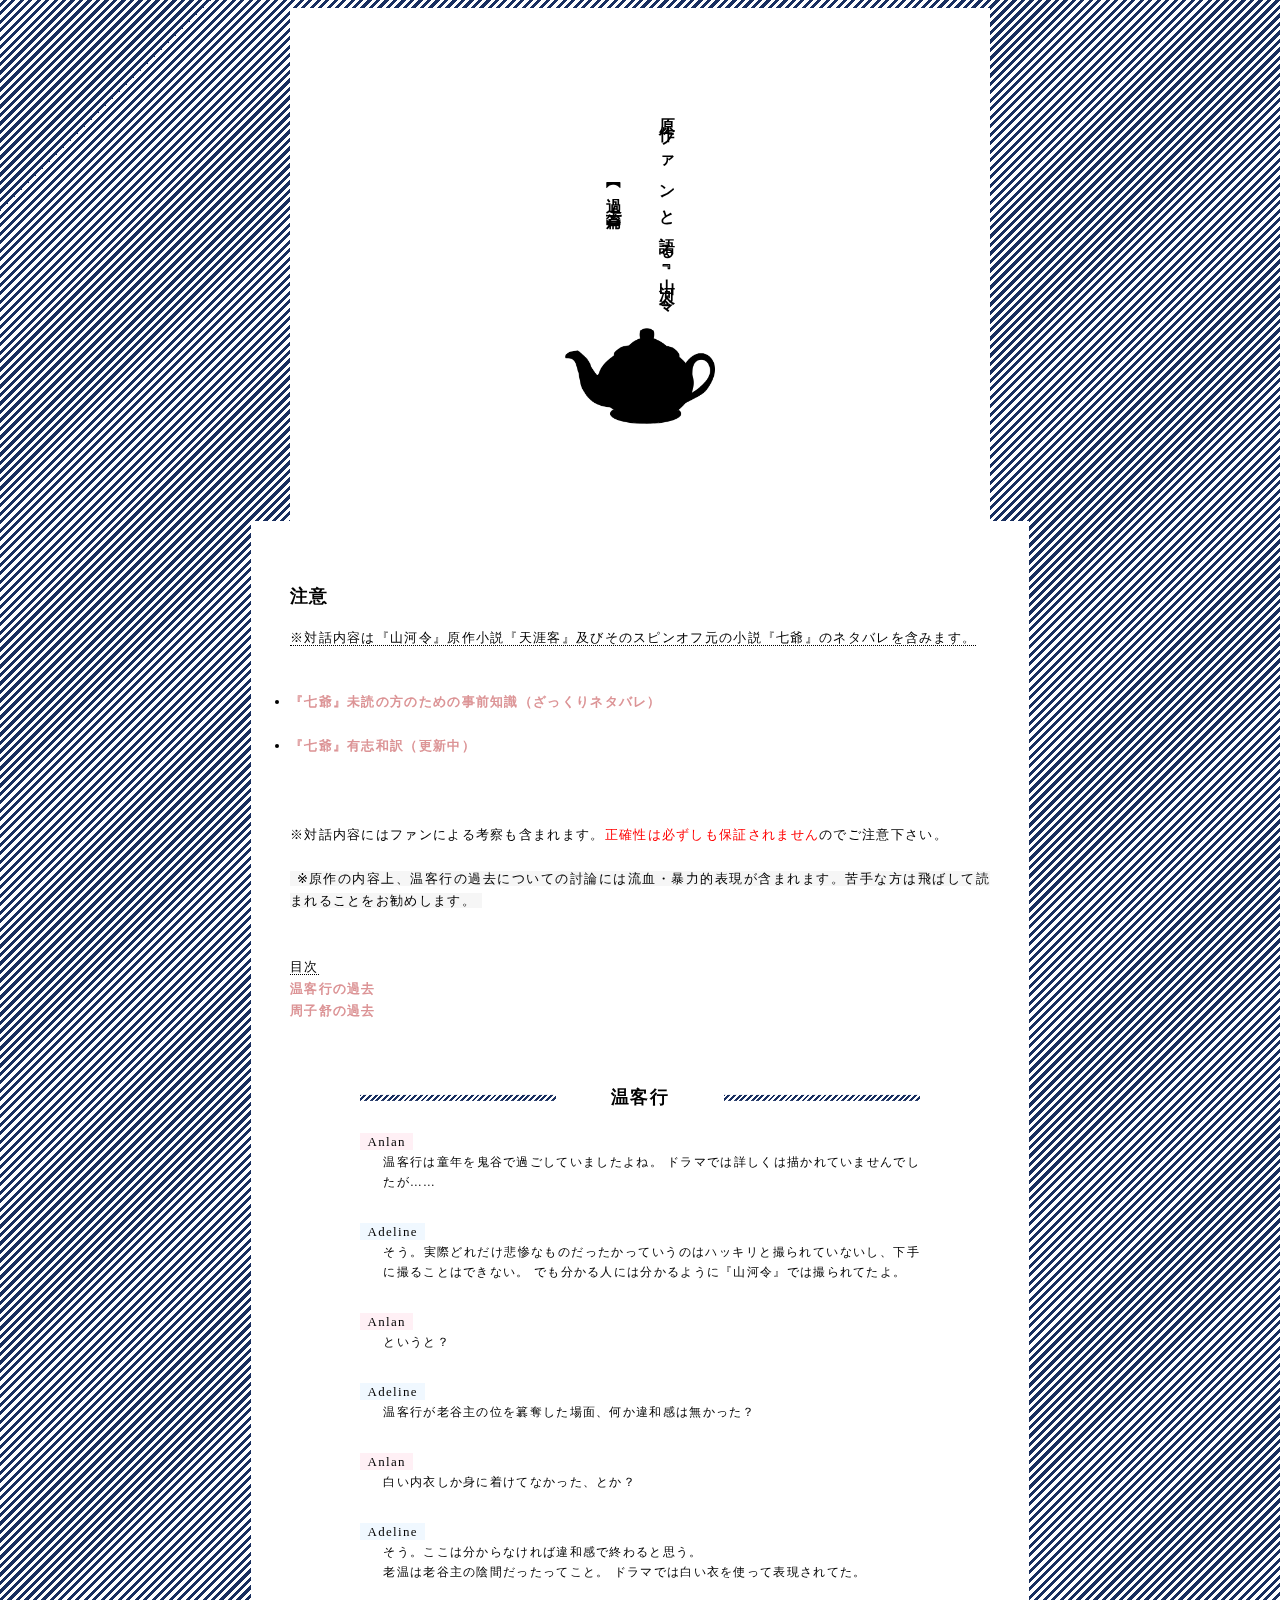
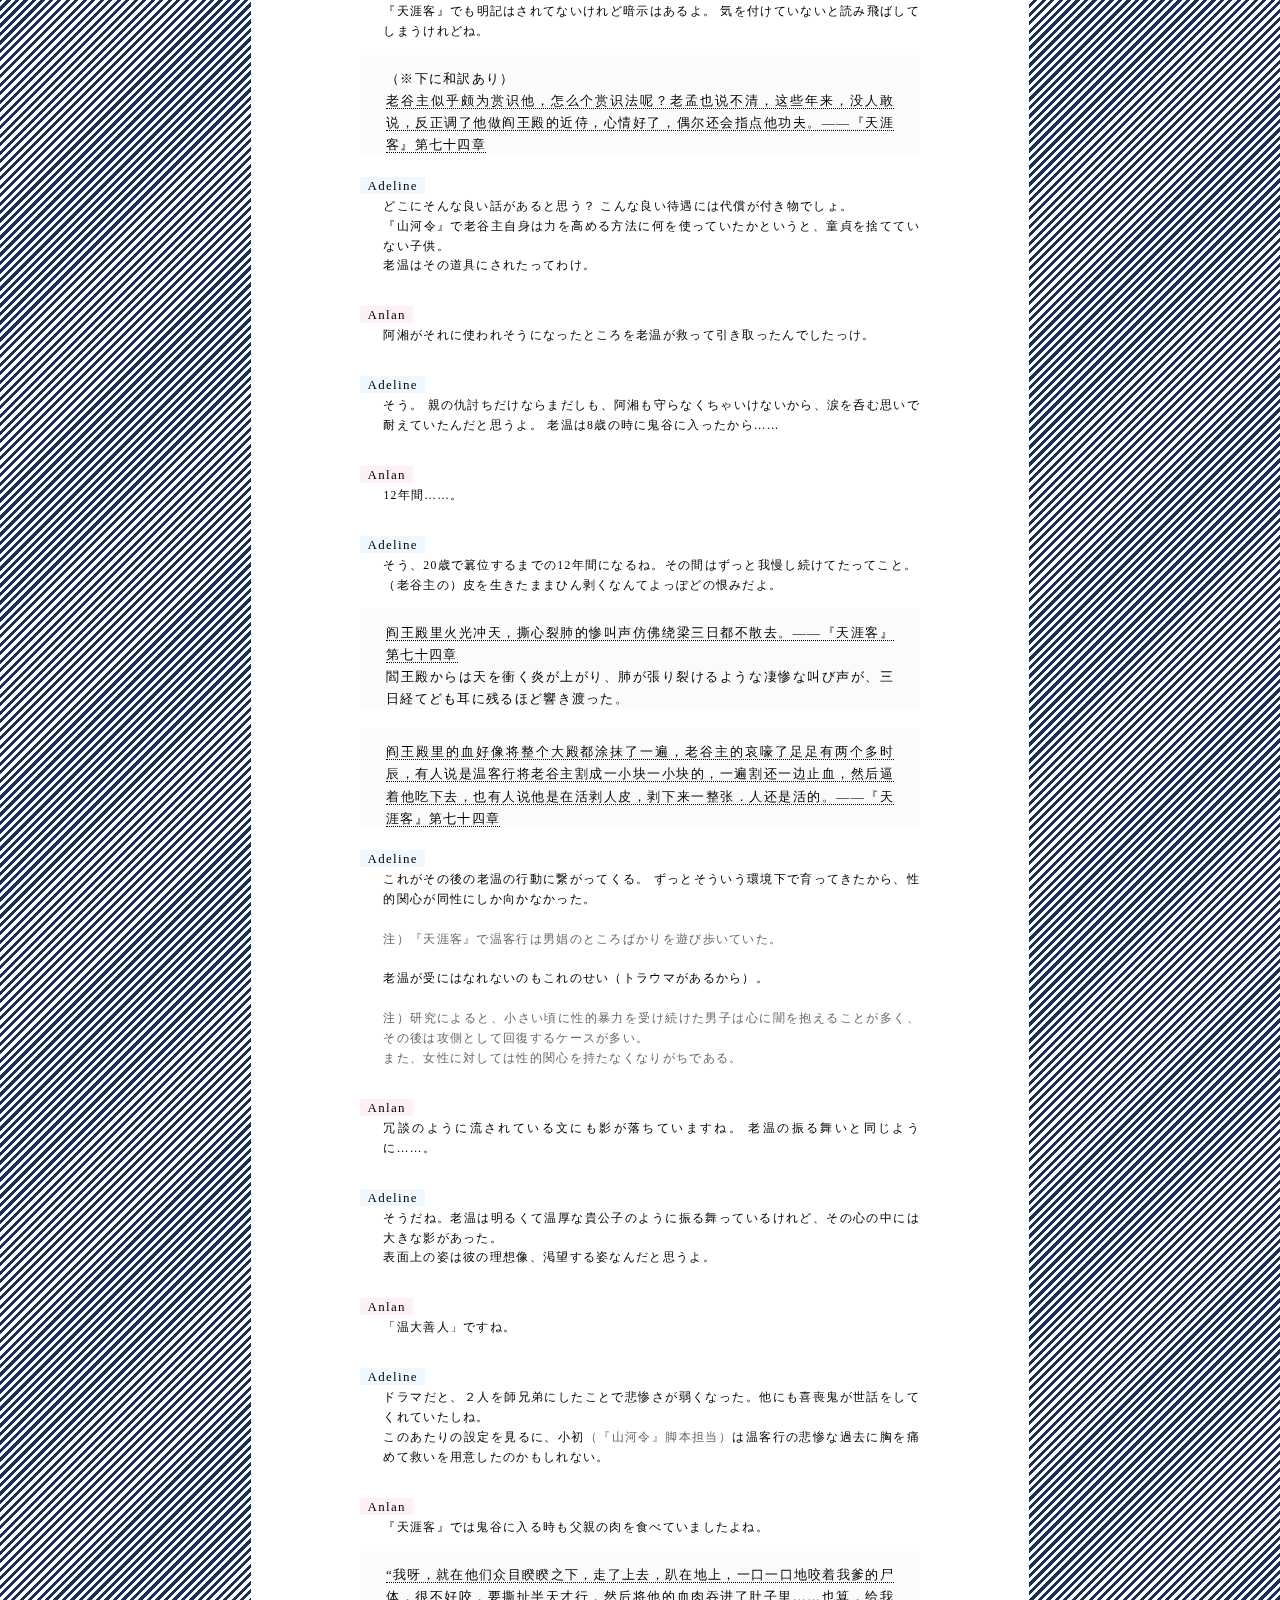
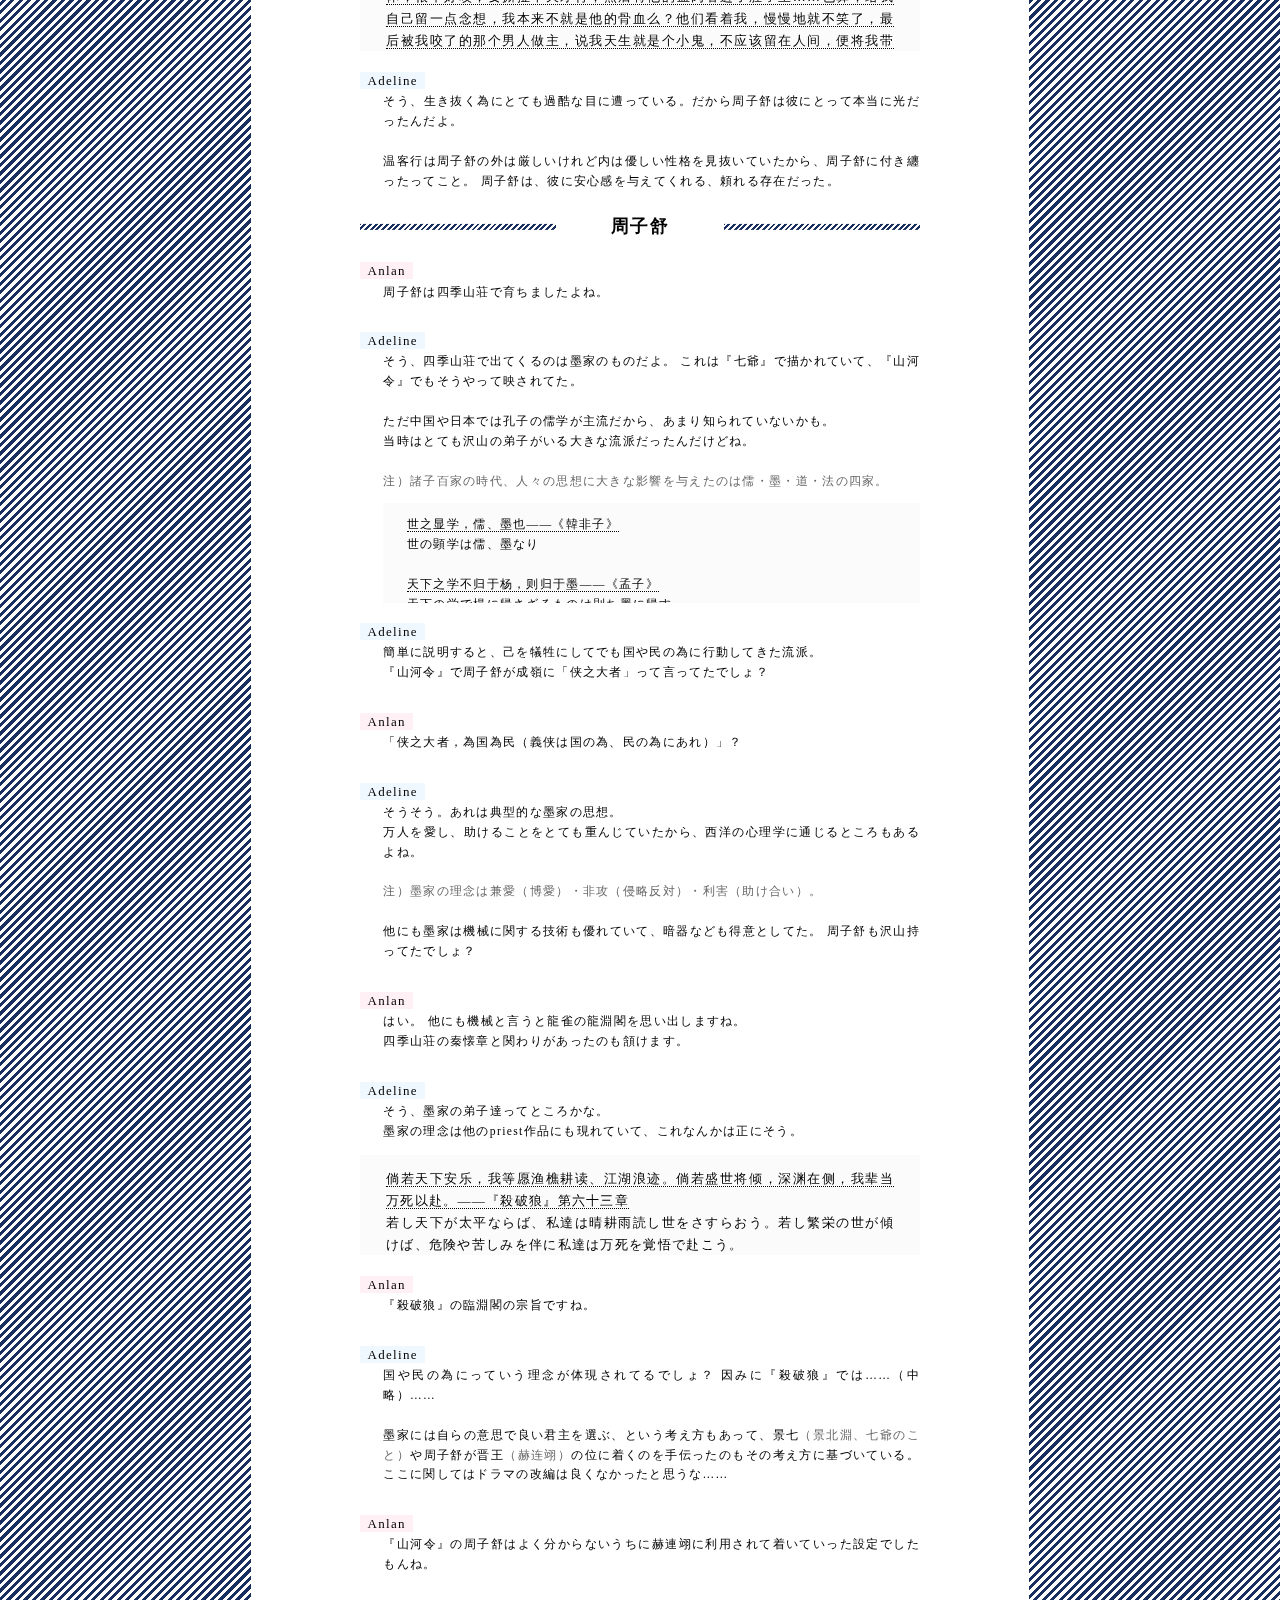
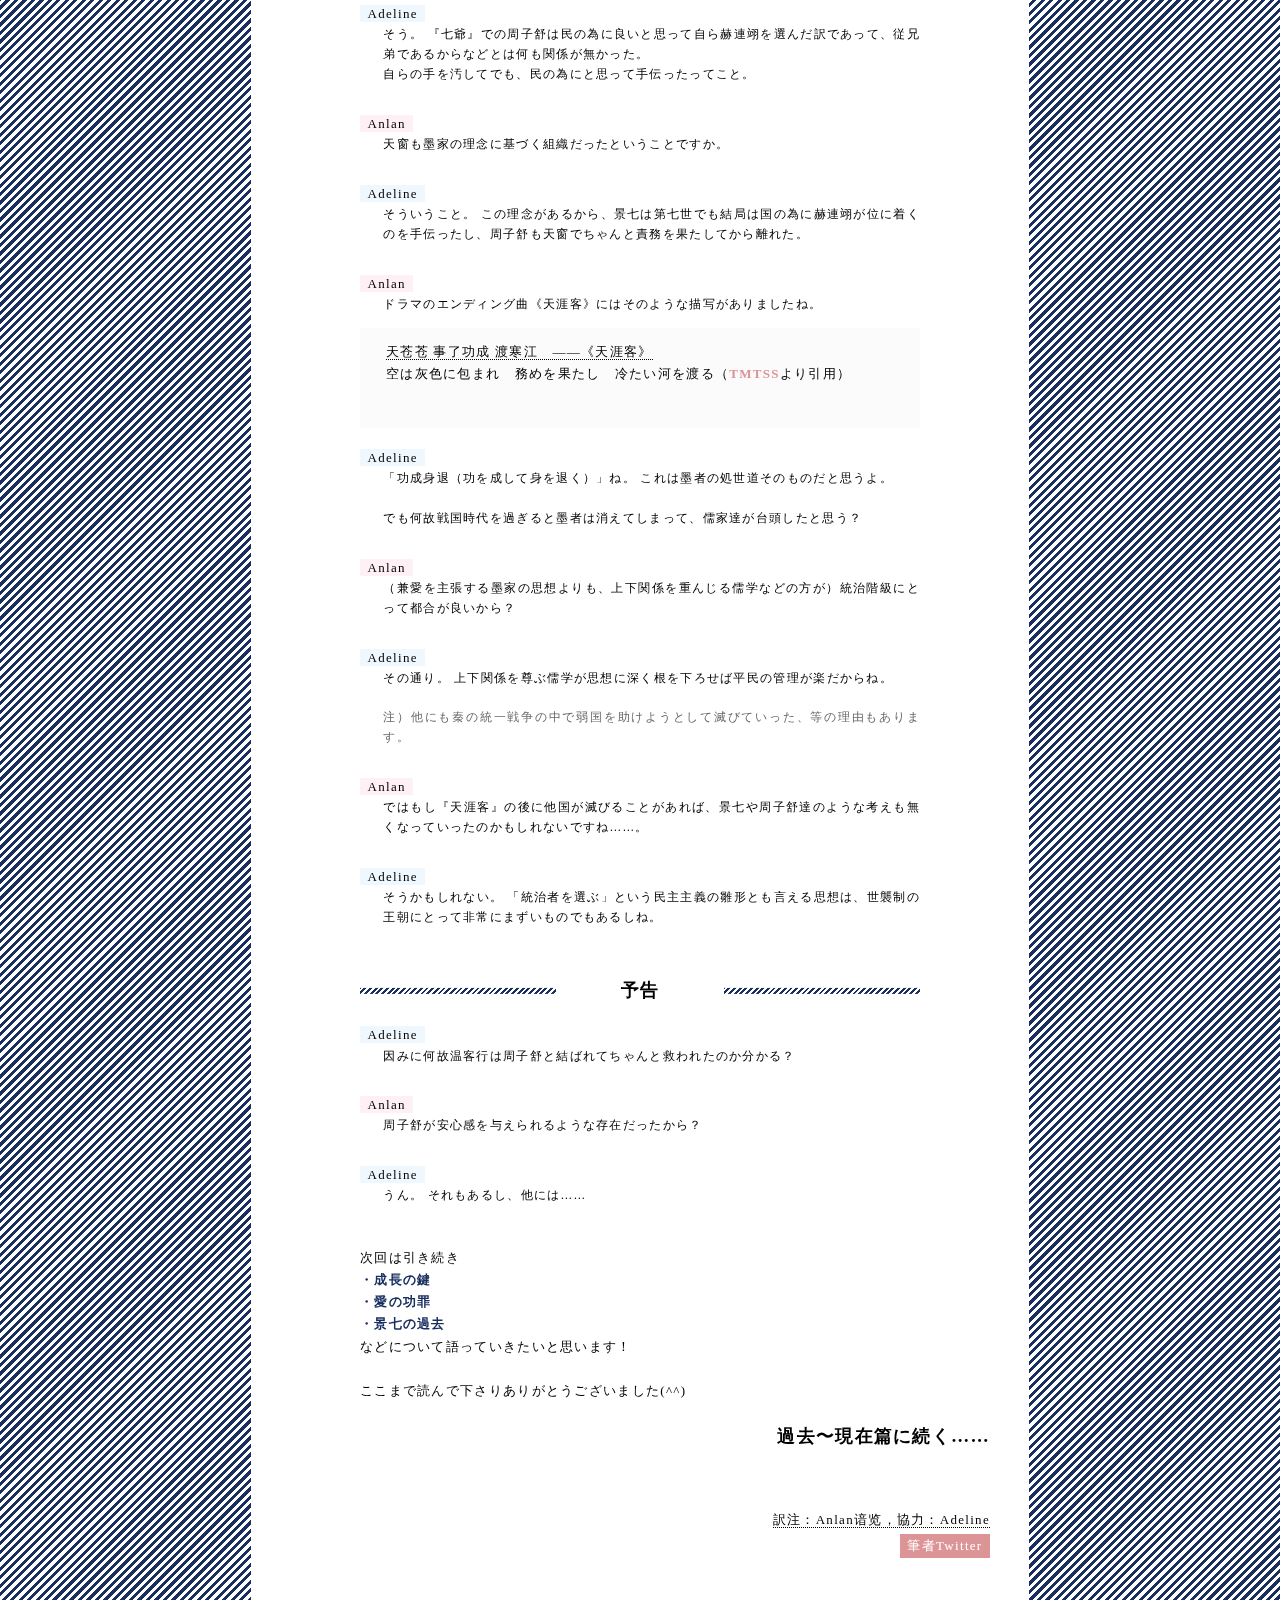
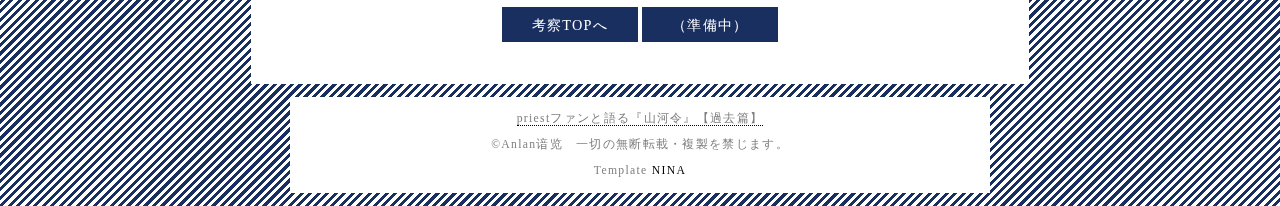
==== commit 495507ba: "Update past.html" ====
--- a/past.html
+++ b/past.html
@@ -145,7 +145,7 @@
 <br><br>
 <font color="#696969">
 注）研究によると、小さい頃に性的暴力を受け続けた男子は心に闇を抱えることが多く、その後は攻側として回復するケースが多い。<br>
-また、女性に対しては性的関心が湧かなくなりがちである。
+また、女性に対しては性的関心を持たなくなりがちである。
 </font>
 </dd><br>
 
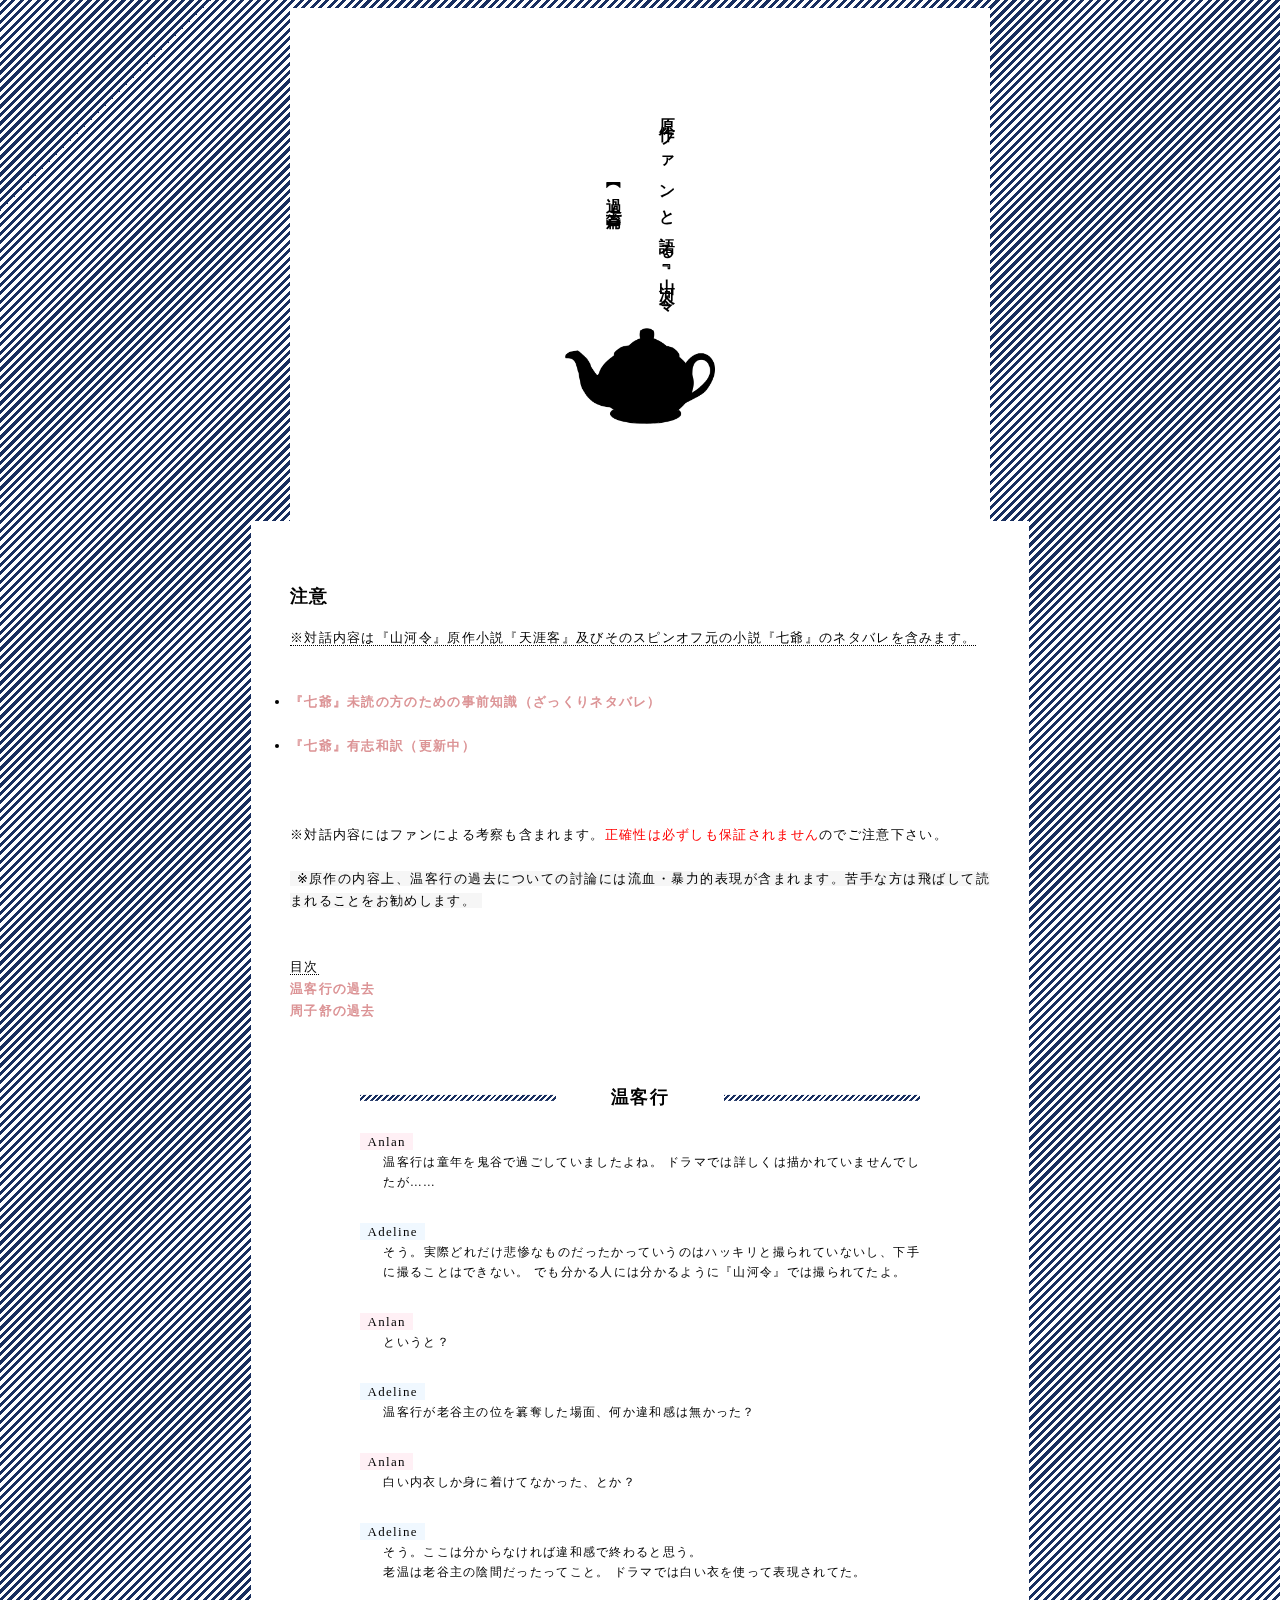
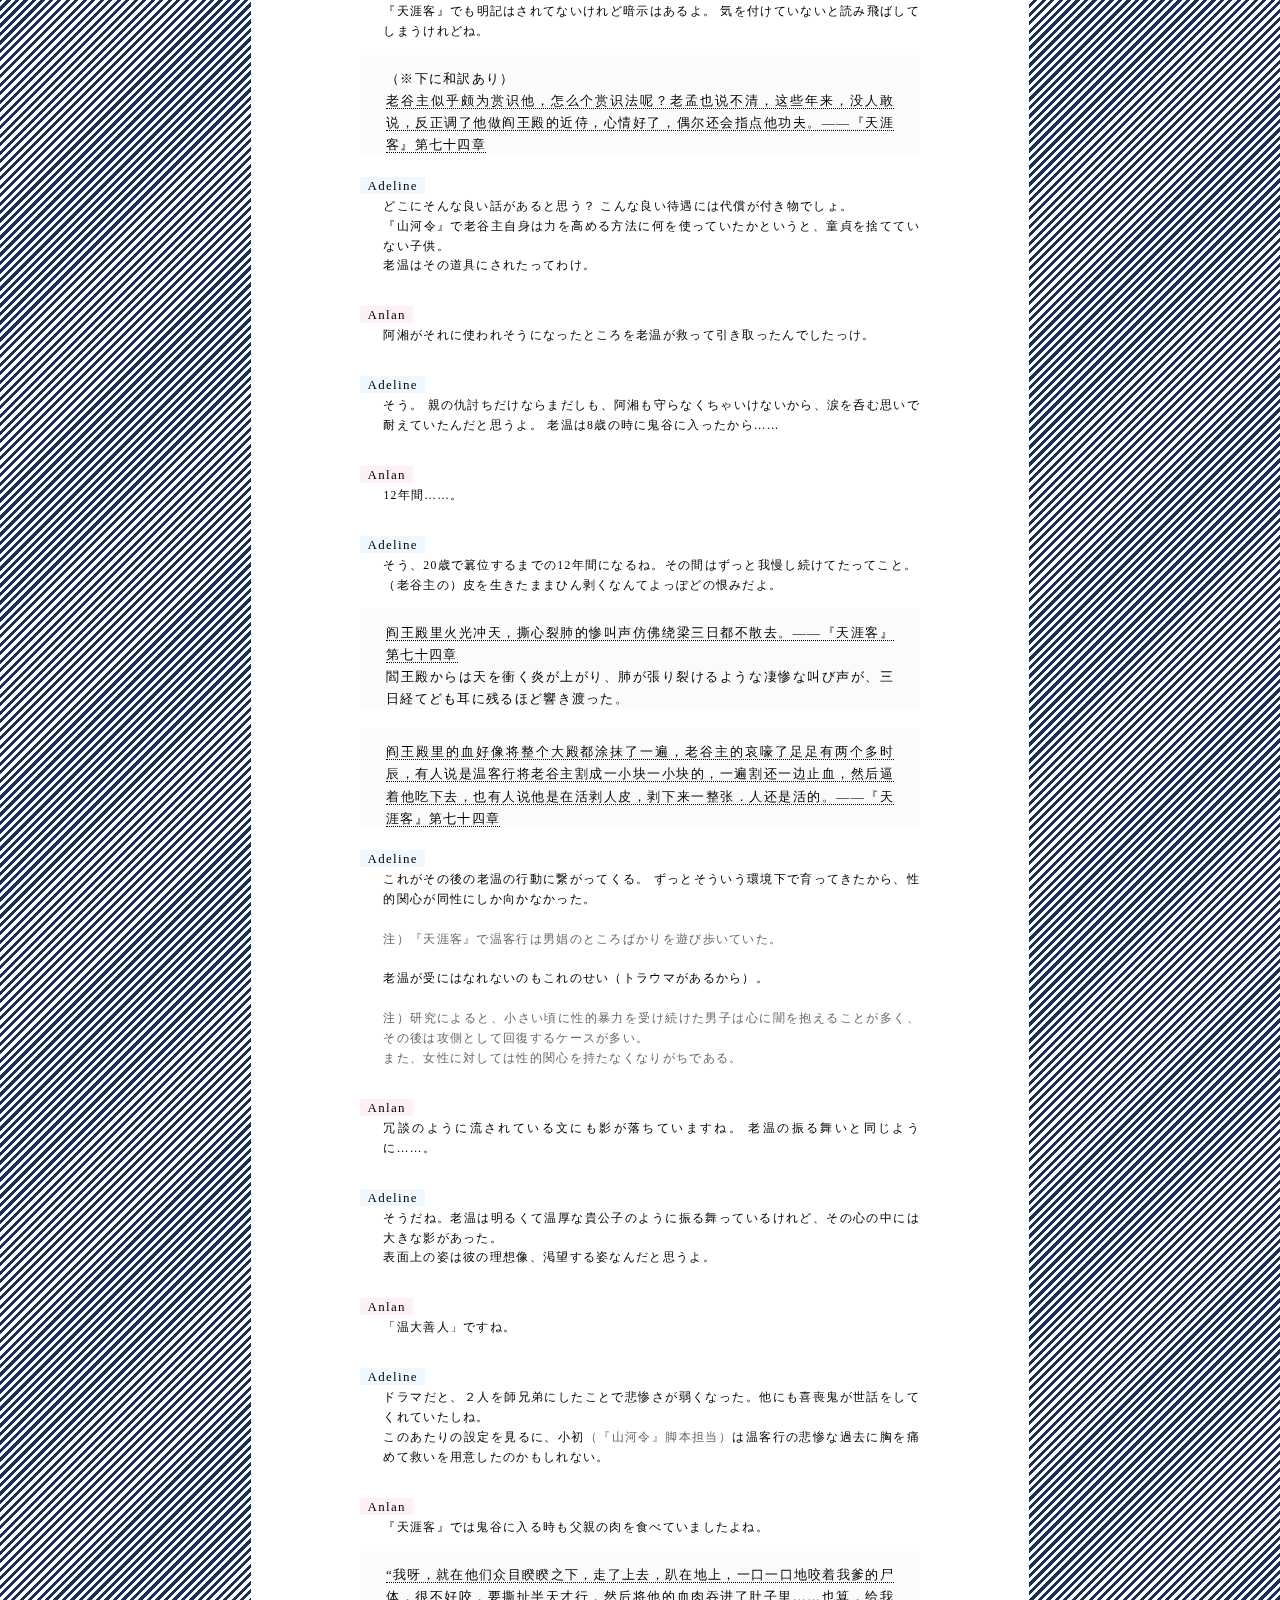
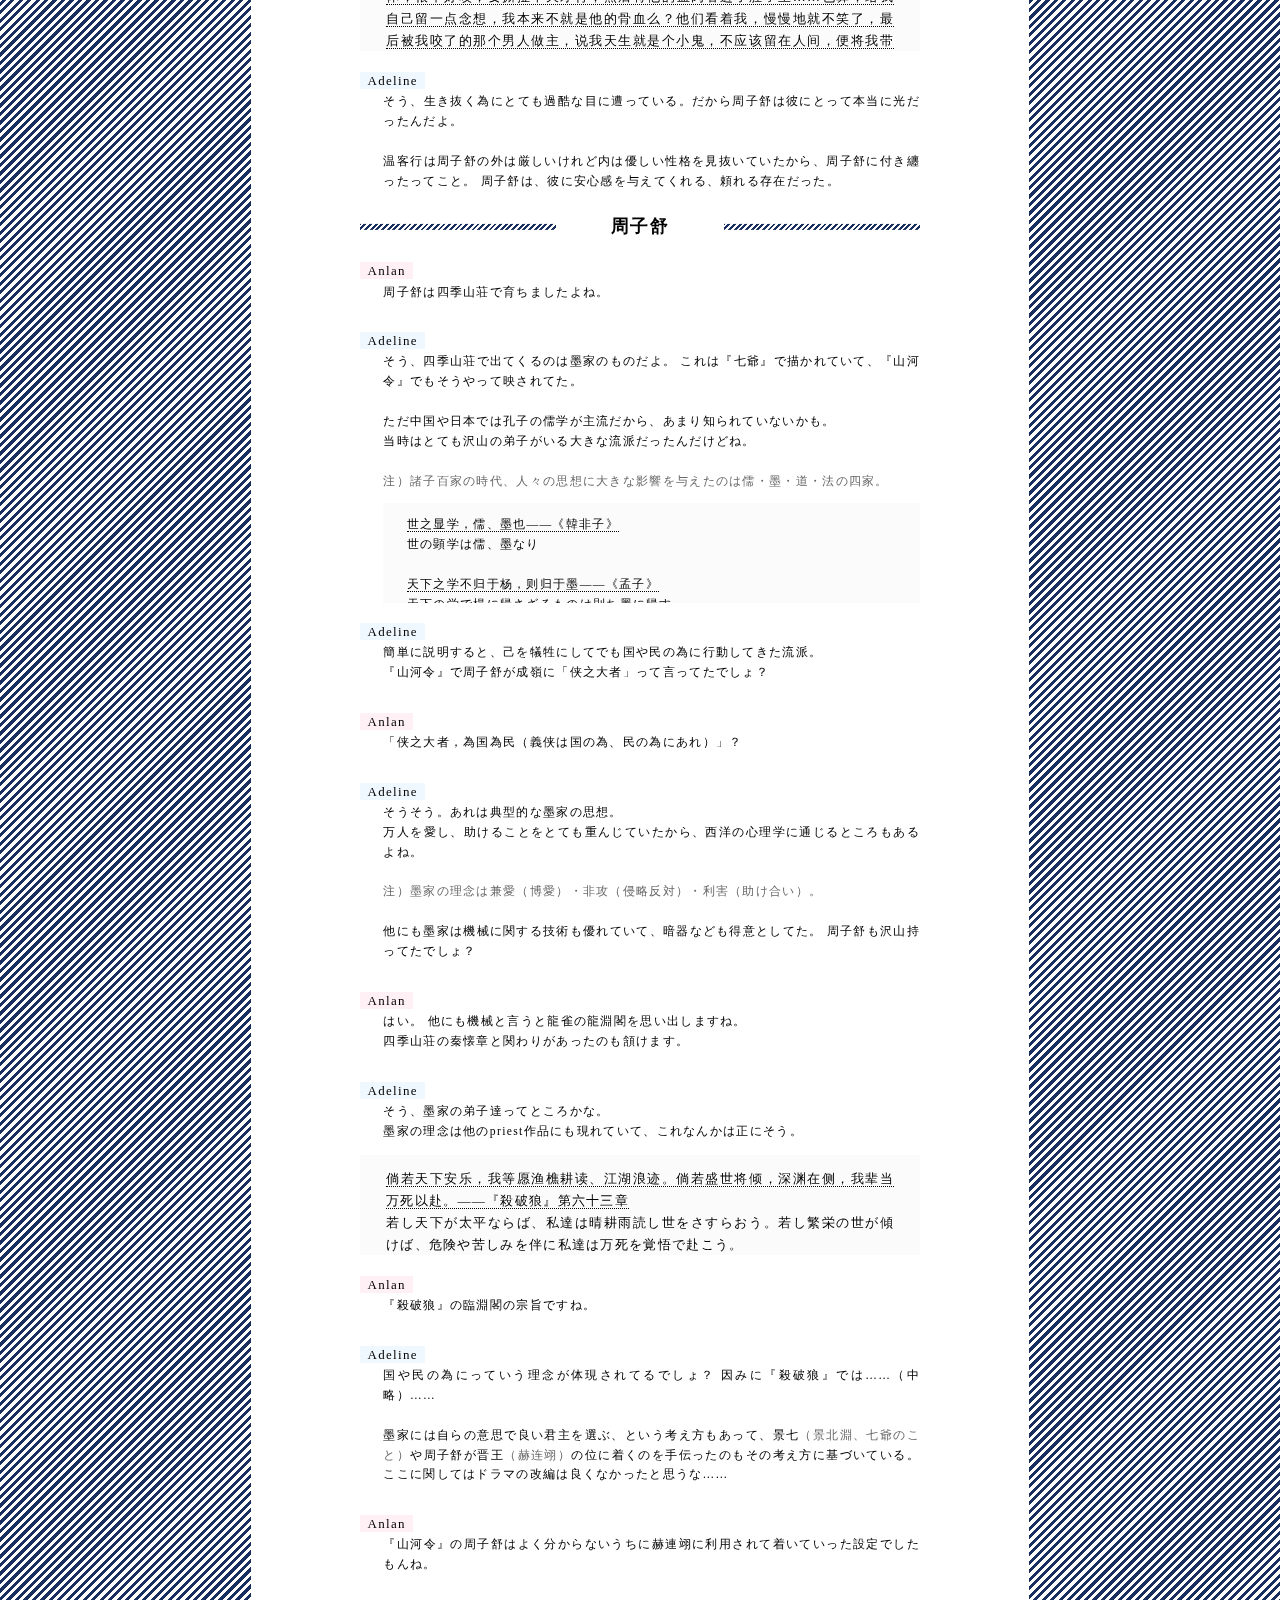
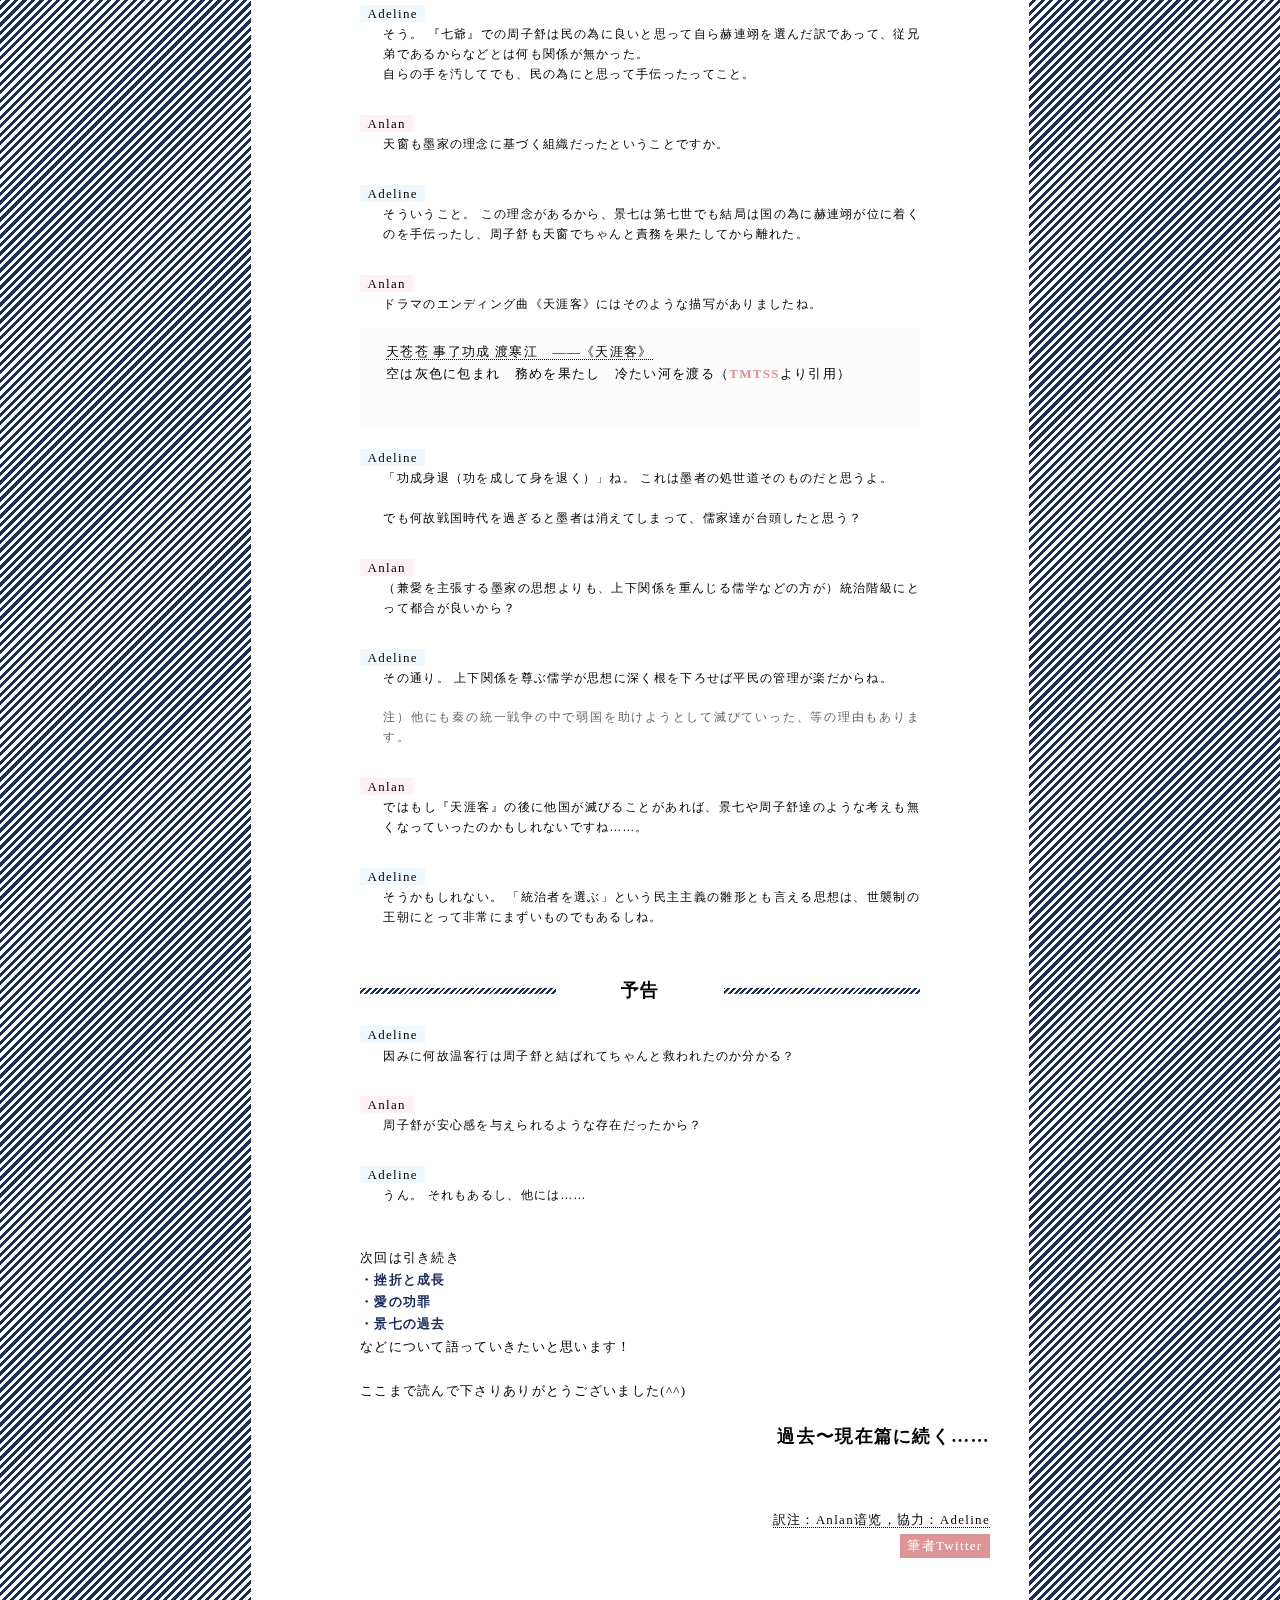
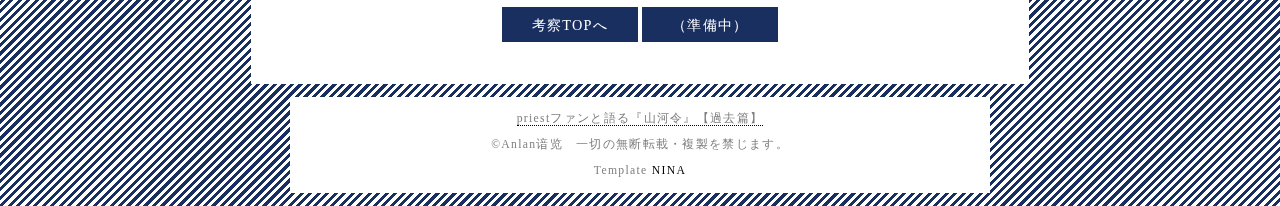
==== commit 6fa705bb: "Update past.html" ====
--- a/past.html
+++ b/past.html
@@ -371,7 +371,7 @@
 それもあるし、他には……
 </dd><br>
 <p>次回は引き続き<br><font color="#192f60"><b>
-・成長の鍵<br>
+・挫折と成長<br>
 ・愛の功罪<br>
 ・景七の過去</b></font><br>
 などについて語っていきたいと思います！<br><br>
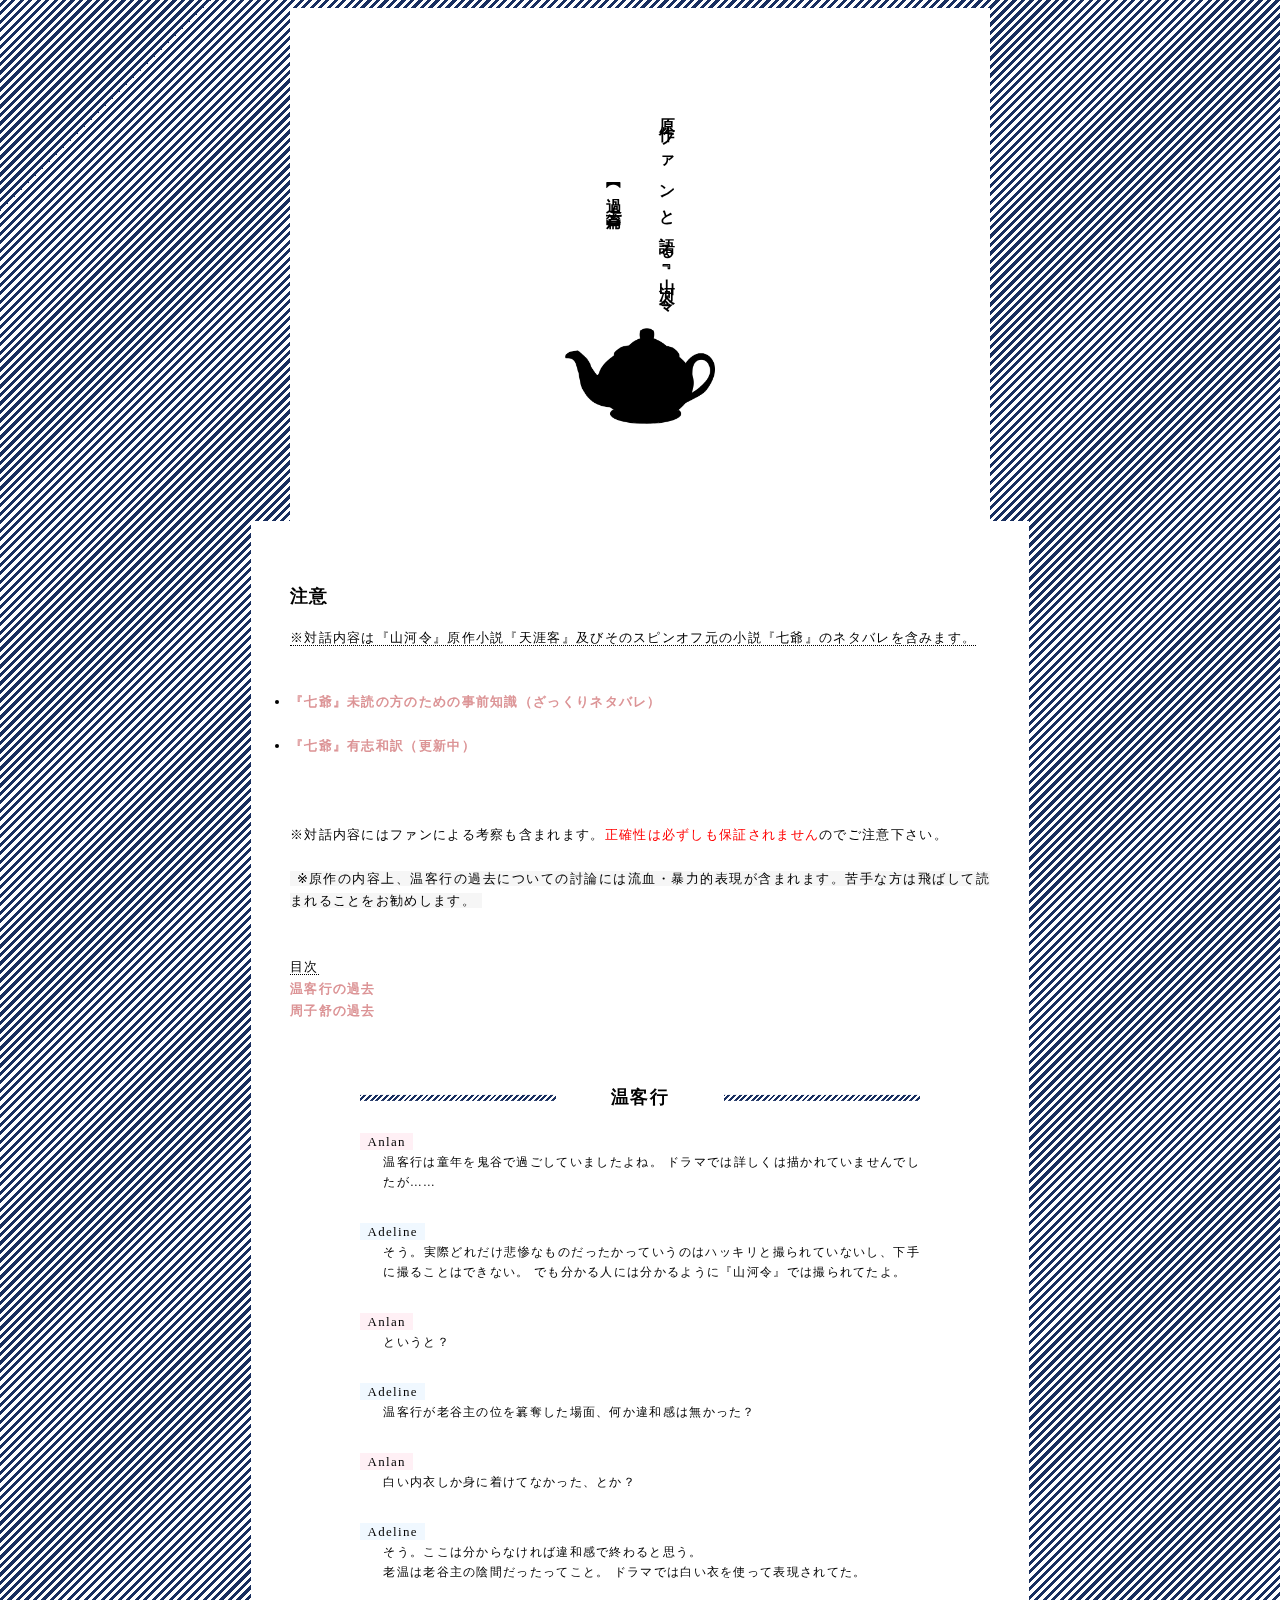
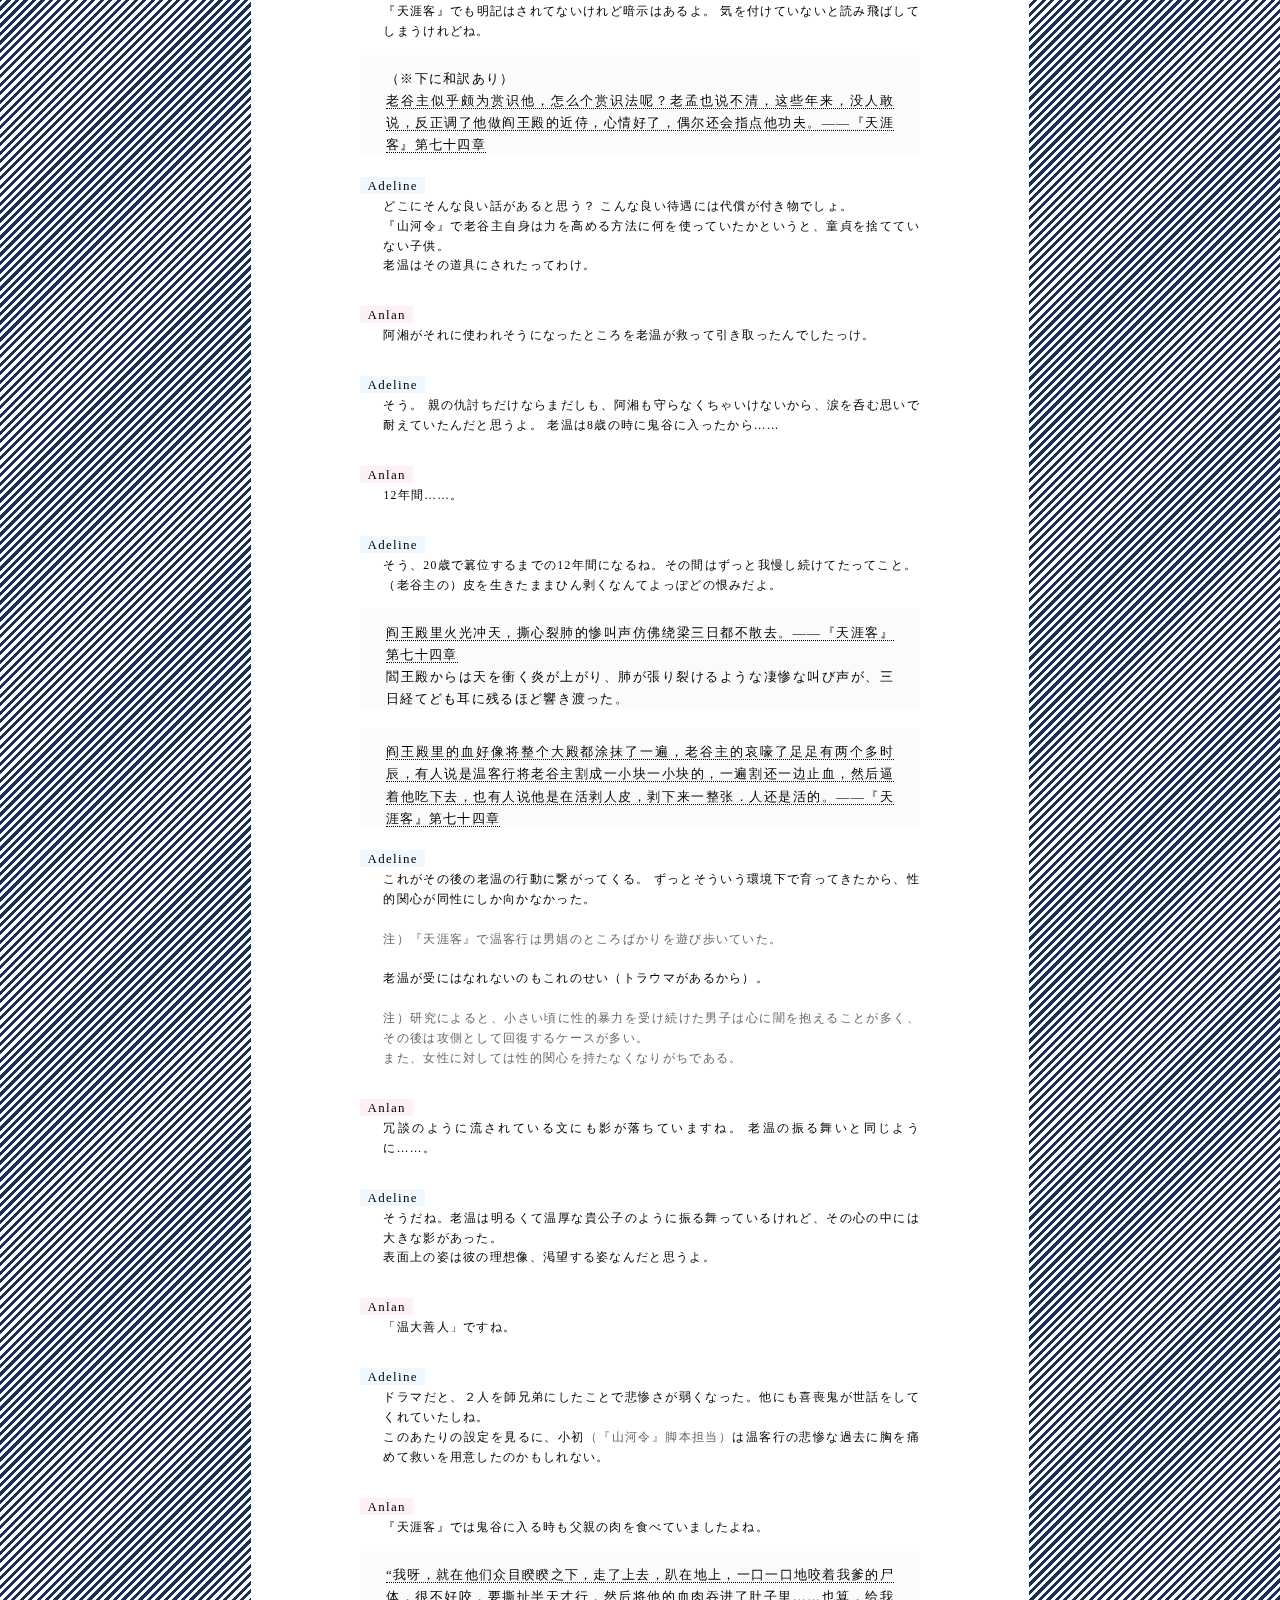
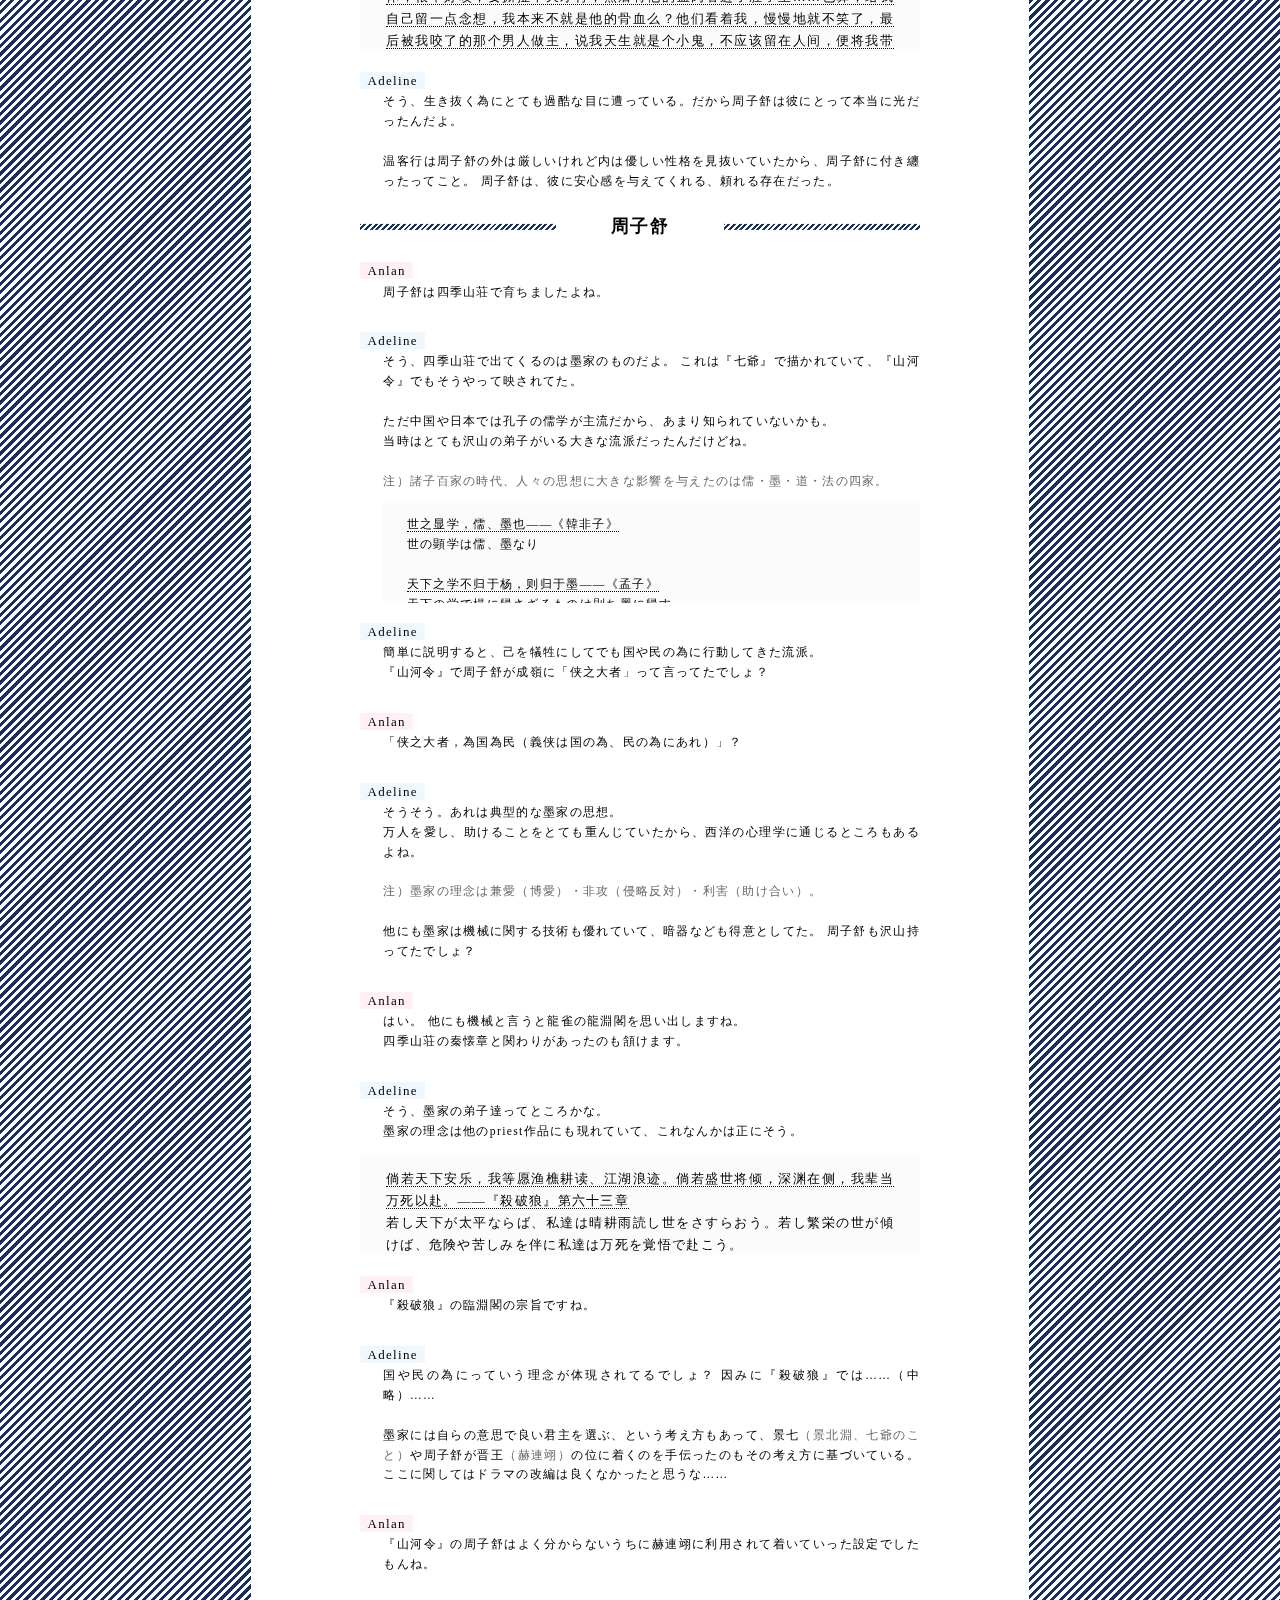
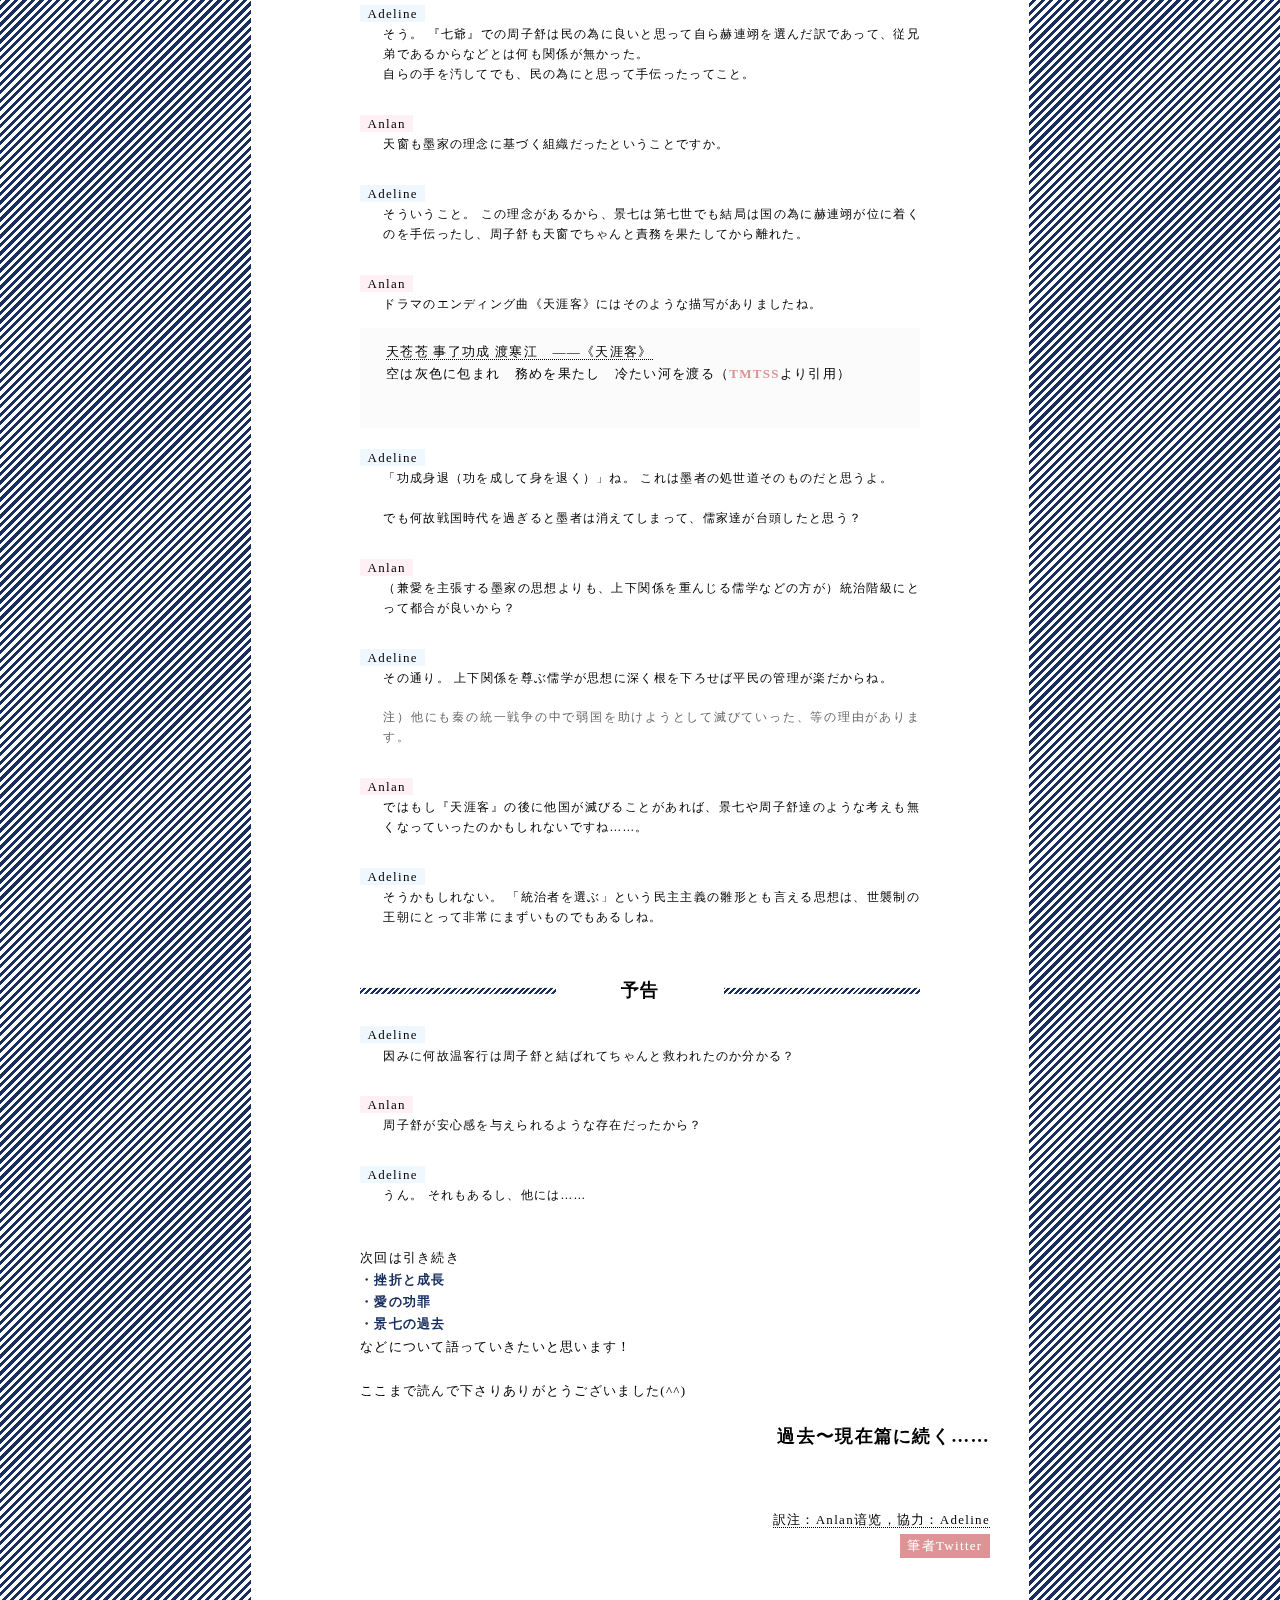
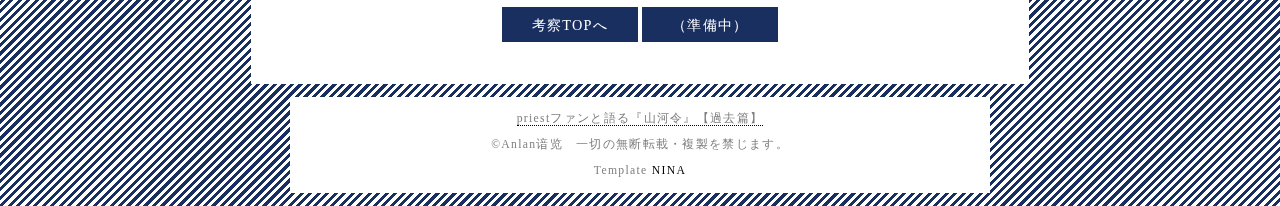
==== commit 7e90bf50: "Update past.html" ====
--- a/past.html
+++ b/past.html
@@ -278,7 +278,7 @@
                 <dd>
 国や民の為にっていう理念が体現されてるでしょ？
 因みに『殺破狼』では……（中略）……<br><br>
-墨家には自らの意思で良い君主を選ぶ、という考え方もあって、景七<font color="#696969">（景北淵、七爺のこと）</font>や周子舒が晋王<font color="#696969">（赫连翊）</font>の位に着くのを手伝ったのもその考え方に基づいている。
+墨家には自らの意思で良い君主を選ぶ、という考え方もあって、景七<font color="#696969">（景北淵、七爺のこと）</font>や周子舒が晋王<font color="#696969">（赫連翊）</font>の位に着くのを手伝ったのもその考え方に基づいている。
 ここに関してはドラマの改編は良くなかったと思うな……
 </dd><br>
 
@@ -337,7 +337,7 @@
 上下関係を尊ぶ儒学が思想に深く根を下ろせば平民の管理が楽だからね。
 <br><br>
 <font color="#696969">
-注）他にも秦の統一戦争の中で弱国を助けようとして滅びていった、等の理由もあります。
+注）他にも秦の統一戦争の中で弱国を助けようとして滅びていった、等の理由があります。
 </font>
 </dd><br>
 
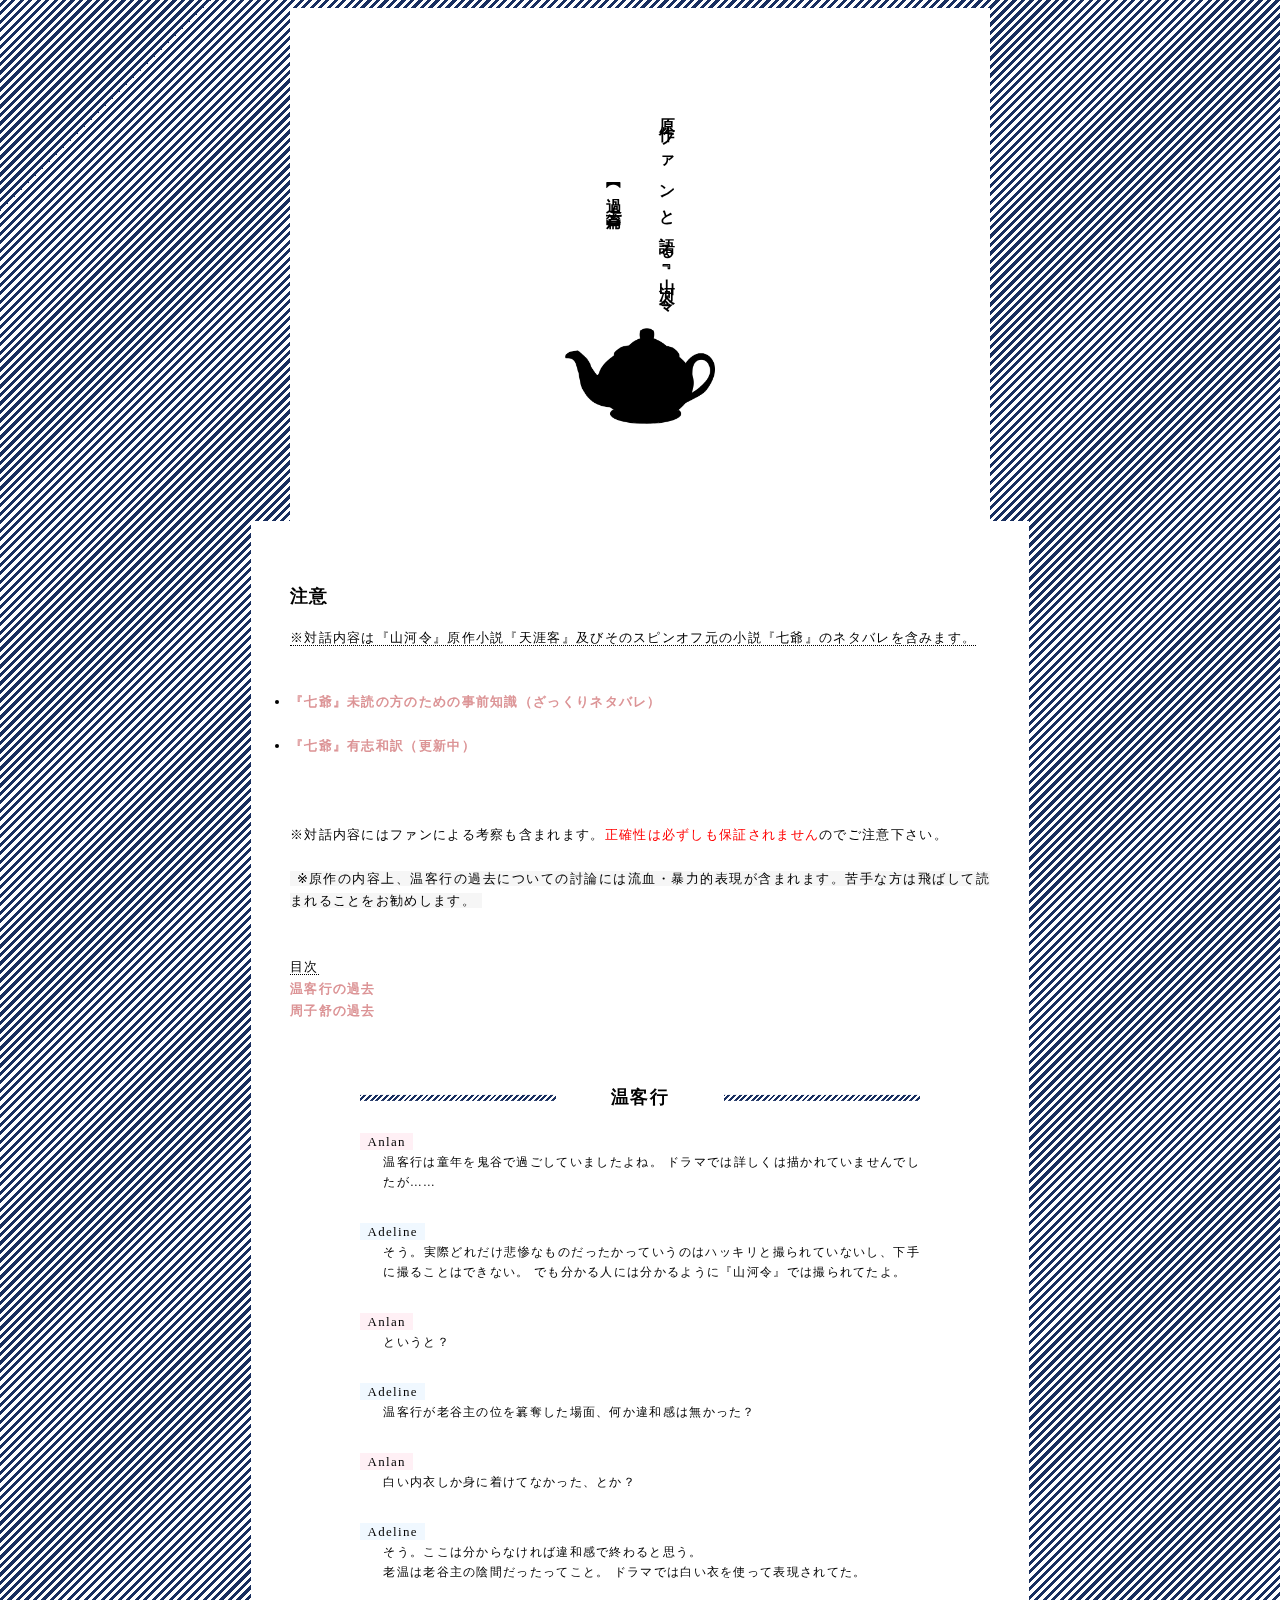
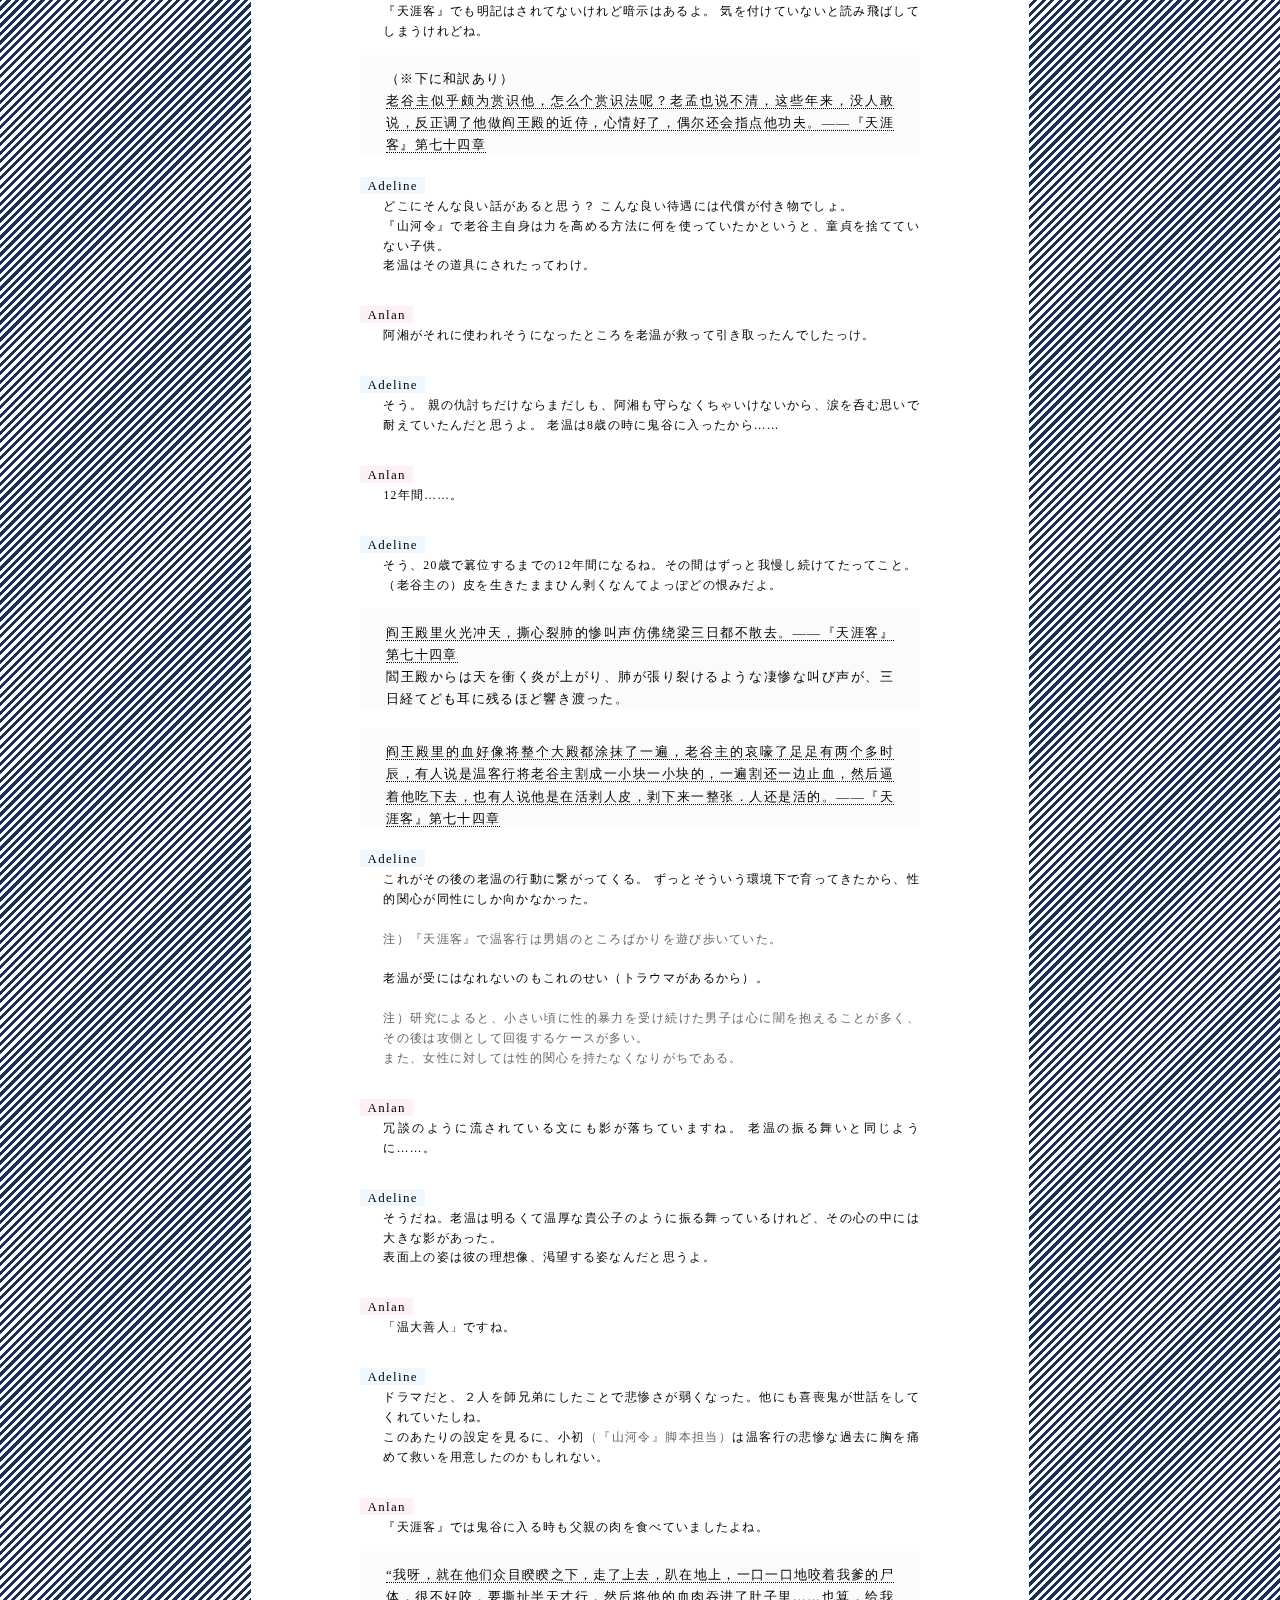
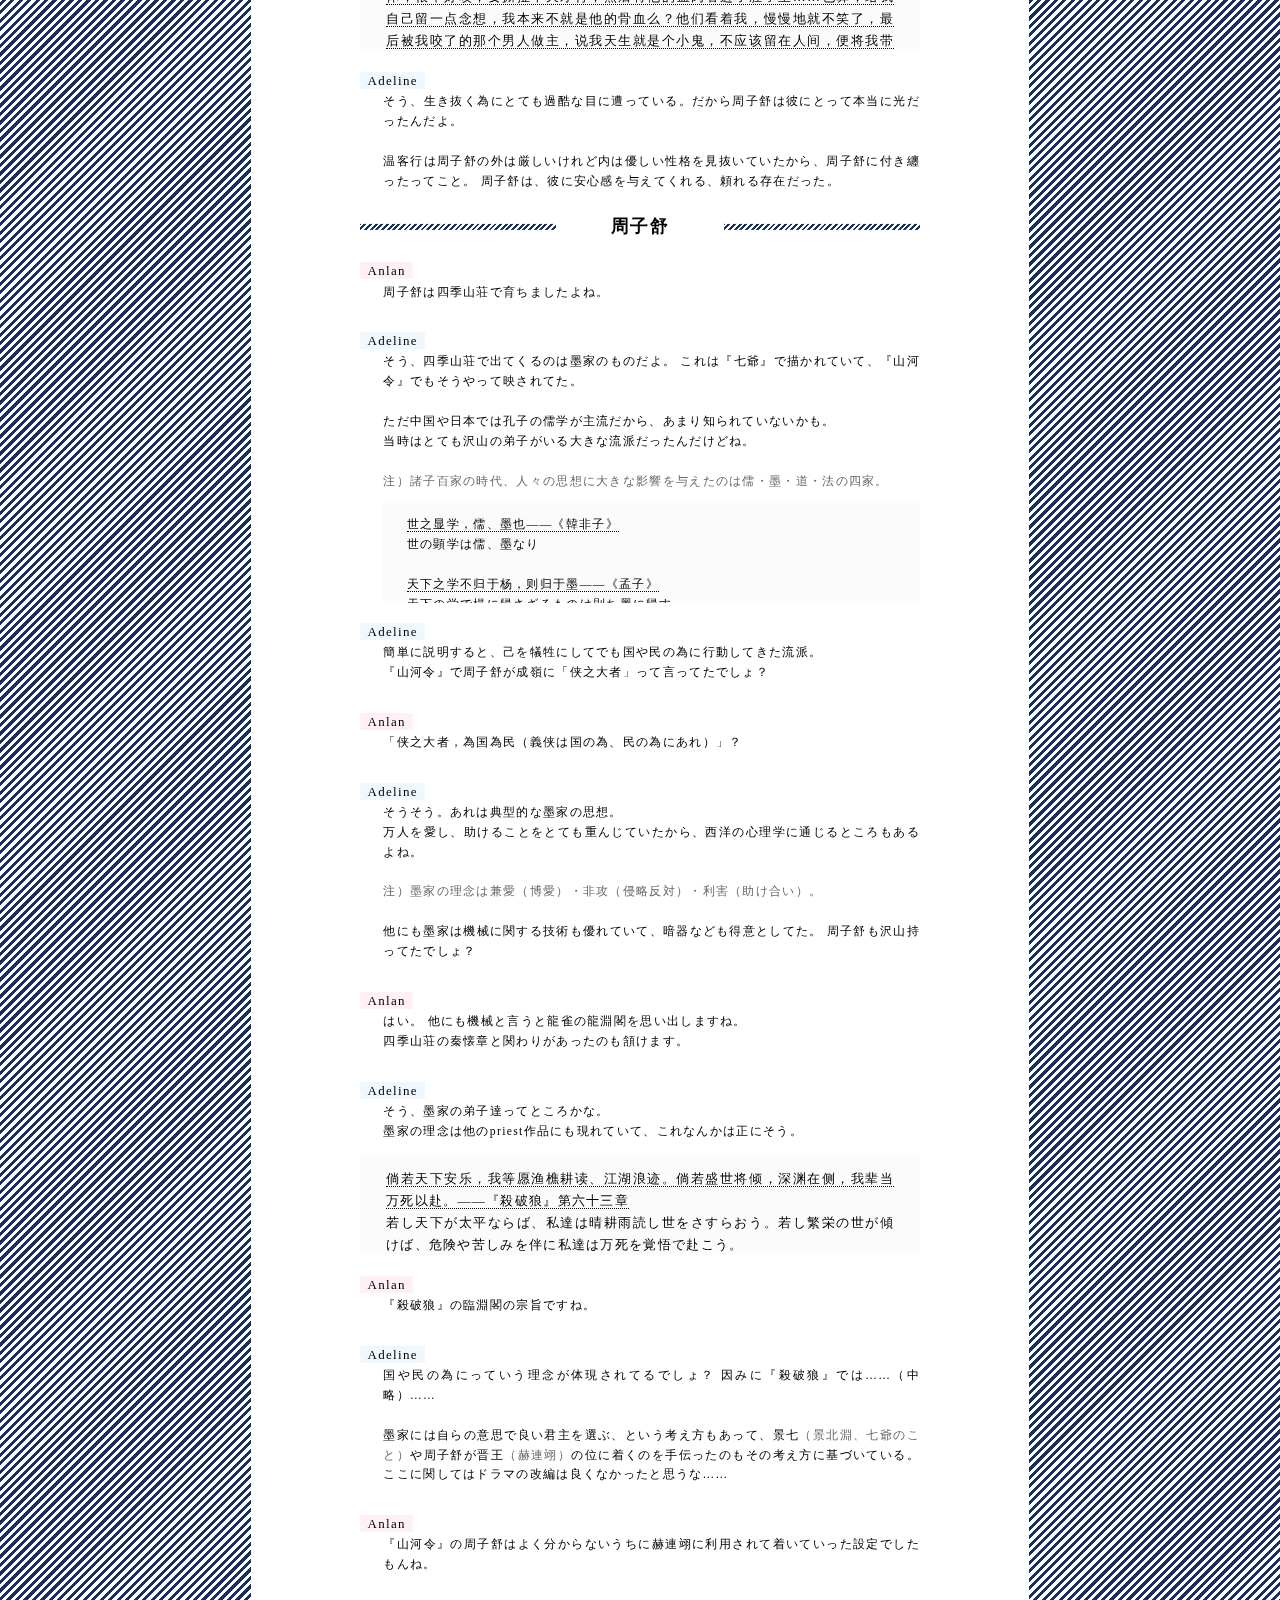
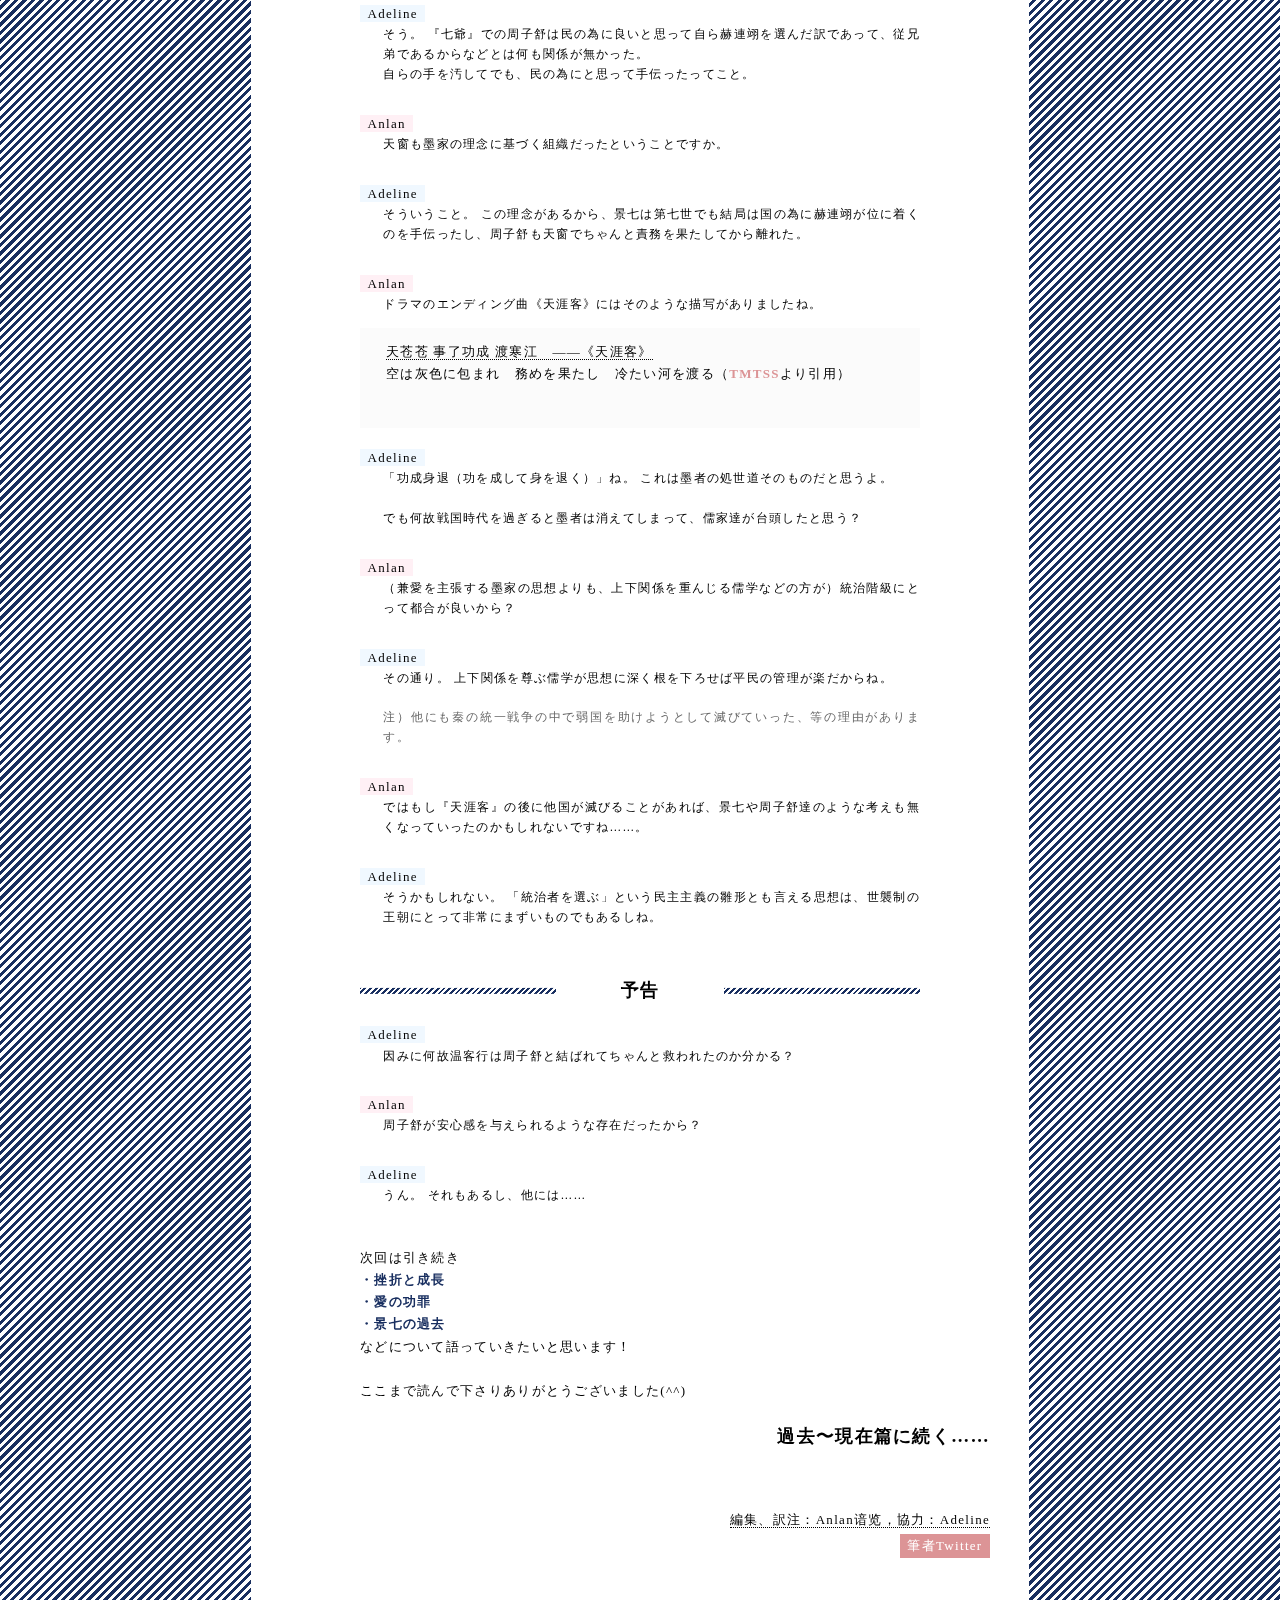
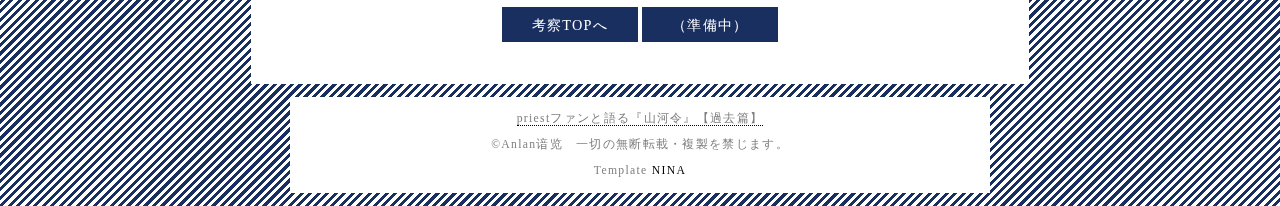
==== commit 0199127d: "Update past.html" ====
--- a/past.html
+++ b/past.html
@@ -380,7 +380,7 @@
         <h2 class="right">過去〜現在篇に続く……</h2>
         <p><br>
         <div class="right">
-            <span>訳注：Anlan谙览，協力：Adeline</span>
+            <span>編集、訳注：Anlan谙览，協力：Adeline</span>
             <br>
             <a href="https://twitter.com/anlan_wayaku?s=20" class="link" target="_blank" rel="noopener noreferrer">筆者Twitter</a>
             </div>
